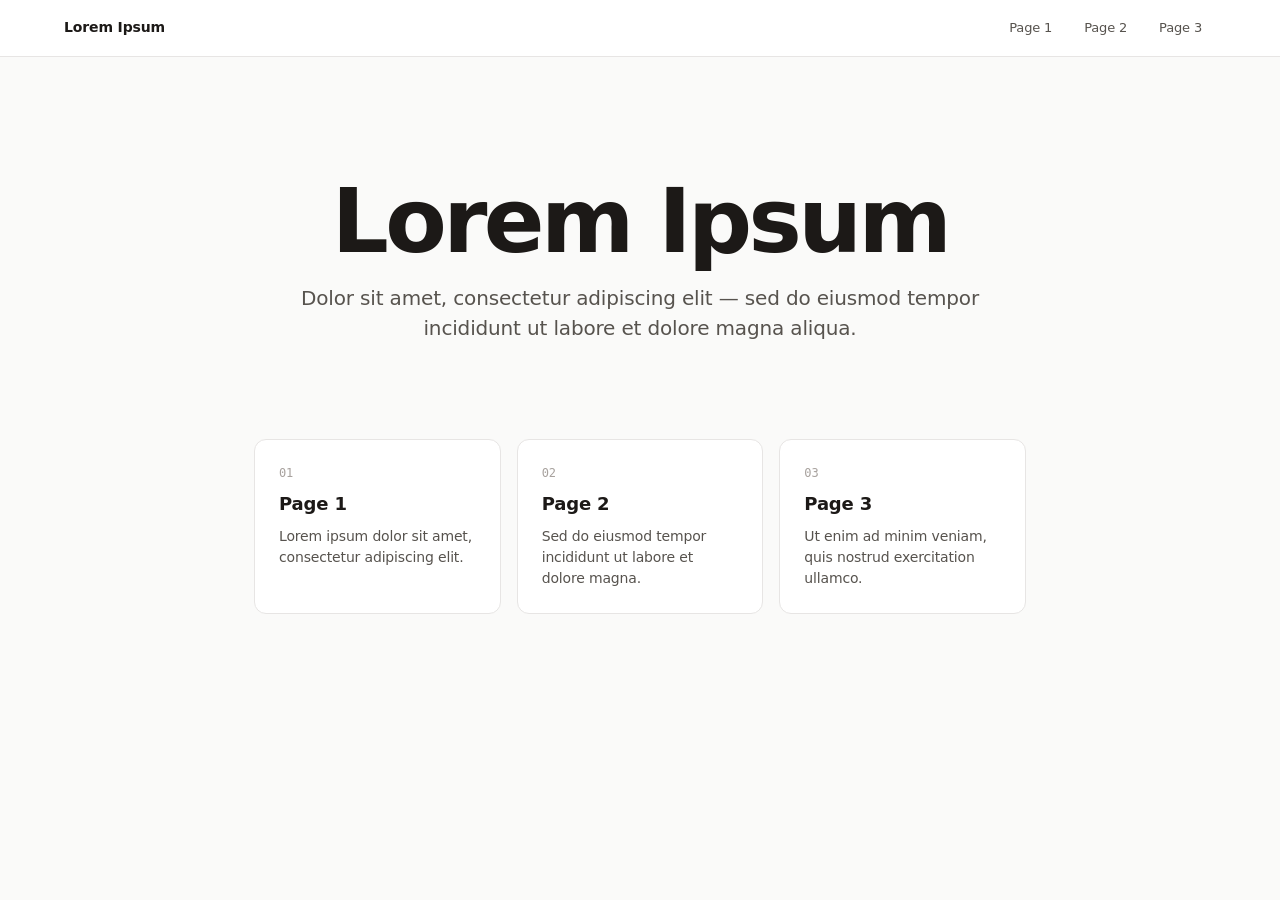
==== index.html @ 396517cf "Portfolio workshop starter" ====
<!DOCTYPE html>
<html lang="en">
<head>
  <meta charset="UTF-8">
  <meta name="viewport" content="width=device-width, initial-scale=1.0">
  <title>Portfolio Starter</title>

  <!-- Inter font (free, from rsms.me) -->
  <link rel="preconnect" href="https://rsms.me/">
  <link rel="stylesheet" href="https://rsms.me/inter/inter.css">

  <link rel="stylesheet" href="styles.css">
</head>
<body data-page="home">

  <!-- nav.js will replace this with the top nav bar -->
  <div id="nav-mount" data-active="home"></div>

  <main class="main">

    <section class="hero">
      <h1 class="hero-name">Lorem Ipsum</h1>
      <p class="hero-tagline">
        Dolor sit amet, consectetur adipiscing elit — sed do eiusmod tempor incididunt ut labore et dolore magna aliqua.
      </p>
    </section>

    <section class="card-grid">
      <a href="page-1.html" class="link-card">
        <div class="link-card-num">01</div>
        <div class="link-card-title">Page 1</div>
        <div class="link-card-desc">Lorem ipsum dolor sit amet, consectetur adipiscing elit.</div>
      </a>

      <a href="page-2.html" class="link-card">
        <div class="link-card-num">02</div>
        <div class="link-card-title">Page 2</div>
        <div class="link-card-desc">Sed do eiusmod tempor incididunt ut labore et dolore magna.</div>
      </a>

      <a href="page-3.html" class="link-card">
        <div class="link-card-num">03</div>
        <div class="link-card-title">Page 3</div>
        <div class="link-card-desc">Ut enim ad minim veniam, quis nostrud exercitation ullamco.</div>
      </a>
    </section>

  </main>

  <script src="nav.js"></script>
</body>
</html>
---- styles.css ----
/* ─────────────────────────────────────────────
   Portfolio Starter · Shared Stylesheet

   👋 START HERE.
   The variables in the :root block below control
   how the ENTIRE site looks. Change them and every
   page updates. This is where Exercise 1 lives.
───────────────────────────────────────────── */

/* ═══════════════════════════════════════════════
   🎨 DESIGN TOKENS — change these to reskin the site
═══════════════════════════════════════════════ */
:root {
  /* Fonts — swap these to change the whole feel.
     Free options: fonts.google.com */
  --font-display: 'Inter', system-ui, sans-serif;
  --font-body:    'Inter', system-ui, sans-serif;
  --font-mono:    ui-monospace, SFMono-Regular, Menlo, monospace;

  /* Type scale */
  --type-display:  clamp(48px, 7vw, 96px);
  --type-headline: clamp(28px, 4vw, 44px);
  --type-body:     16px;
  --type-small:    13px;
  --type-label:    11px;

  /* Colors — this is where your "vibe" lives.
     Change these first when you want to reskin. */
  --text-primary:   #1c1917;   /* main text */
  --text-secondary: #57534e;   /* softer text */
  --text-tertiary:  #a8a29e;   /* eyebrows, footers */

  --bg-page:    #fafaf9;       /* page background */
  --bg-surface: #ffffff;       /* cards & nav */
  --bg-input:   #f5f5f4;       /* subtle contrast */

  --border:        #e7e5e4;
  --border-subtle: rgba(0,0,0,0.06);

  --accent:       #F38303;     /* highlight color — links, hover, emphasis */
  --accent-hover: #ffdbbb;

  /* Spacing rhythm */
  --space-page-x: 64px;
  --space-page-y: 56px;
  --radius:       12px;
}

/* ═══════════════════════════════════════════════
   Reset & base
═══════════════════════════════════════════════ */
*, *::before, *::after { margin: 0; padding: 0; box-sizing: border-box; }

html { scroll-behavior: smooth; }

body {
  font-family: var(--font-body);
  font-size: var(--type-body);
  line-height: 1.55;
  color: var(--text-primary);
  background: var(--bg-page);
  letter-spacing: -0.01em;
  min-height: 100vh;
  animation: fadeIn 0.3s ease both;
}

@keyframes fadeIn {
  from { opacity: 0; transform: translateY(6px); }
  to   { opacity: 1; transform: translateY(0); }
}

a { color: inherit; text-decoration: none; }

/* ═══════════════════════════════════════════════
   Top nav (injected by nav.js)
═══════════════════════════════════════════════ */
.top-nav {
  position: sticky;
  top: 0;
  z-index: 100;
  background: var(--bg-surface);
  border-bottom: 1px solid var(--border);
  backdrop-filter: blur(8px);
}

.top-nav-inner {
  display: flex;
  align-items: center;
  gap: 24px;
  padding: 0 var(--space-page-x);
  height: 56px;
}

.top-nav-logo {
  font-size: 14px;
  font-weight: 600;
  letter-spacing: -0.01em;
  color: var(--text-primary);
}

.top-nav-tabs {
  display: flex;
  gap: 4px;
  margin-left: auto;
}

.top-nav-tab {
  padding: 8px 14px;
  border-radius: 8px;
  font-size: 13px;
  font-weight: 500;
  color: var(--text-secondary);
  transition: background 0.12s, color 0.12s;
}

.top-nav-tab:hover { color: var(--text-primary); background: var(--bg-input); }

.top-nav-tab.active { color: var(--accent); background: var(--accent-hover); }

/* ═══════════════════════════════════════════════
   Main content area
═══════════════════════════════════════════════ */
.main {
  max-width: 900px;
  margin: 0 auto;
  padding: var(--space-page-y) var(--space-page-x) 96px;
}

/* Page header */
.page-eyebrow {
  font-family: var(--font-display);
  font-size: var(--type-label);
  font-weight: 500;
  text-transform: uppercase;
  letter-spacing: 0.8px;
  color: var(--text-tertiary);
  margin-bottom: 12px;
}

.page-title {
  font-family: var(--font-display);
  font-size: var(--type-headline);
  font-weight: 600;
  letter-spacing: -0.03em;
  line-height: 1.1;
  color: var(--text-primary);
  margin-bottom: 12px;
}

.page-sub {
  font-size: 18px;
  color: var(--text-secondary);
  line-height: 1.55;
  max-width: 65ch;
}

.page-header {
  margin-bottom: 56px;
  padding-bottom: 32px;
  border-bottom: 1px solid var(--border);
}

/* Back link */
.back-link {
  display: inline-flex;
  align-items: center;
  gap: 6px;
  font-size: 13px;
  color: var(--text-tertiary);
  margin-bottom: 24px;
  transition: color 0.12s;
}
.back-link:hover { color: var(--accent); }

/* ═══════════════════════════════════════════════
   Home page — hero + link cards
═══════════════════════════════════════════════ */
.hero {
  text-align: center;
  padding: 64px 0 48px;
}

.hero-name {
  font-family: var(--font-display);
  font-size: var(--type-display);
  font-weight: 700;
  letter-spacing: -0.04em;
  line-height: 1;
  color: var(--text-primary);
  margin-bottom: 16px;
}

.hero-tagline {
  font-size: 20px;
  color: var(--text-secondary);
  max-width: 55ch;
  margin: 0 auto;
  line-height: 1.5;
}

.card-grid {
  display: grid;
  grid-template-columns: repeat(3, 1fr);
  gap: 16px;
  margin-top: 48px;
}

.link-card {
  display: flex;
  flex-direction: column;
  gap: 8px;
  padding: 24px;
  background: var(--bg-surface);
  border: 1px solid var(--border);
  border-radius: var(--radius);
  transition: transform 0.15s ease, box-shadow 0.15s ease, border-color 0.15s ease;
}

.link-card:hover {
  transform: translateY(-2px);
  border-color: var(--accent);
  box-shadow: 0 8px 20px rgba(0,0,0,0.04);
}

.link-card-num {
  font-family: var(--font-mono);
  font-size: 12px;
  color: var(--text-tertiary);
}

.link-card-title {
  font-size: 18px;
  font-weight: 600;
  color: var(--text-primary);
}

.link-card-desc {
  font-size: 14px;
  color: var(--text-secondary);
  line-height: 1.5;
}

/* ═══════════════════════════════════════════════
   Content sections (used on inner pages)
═══════════════════════════════════════════════ */
.section {
  margin-bottom: 48px;
}

.section-title {
  font-family: var(--font-display);
  font-size: 12px;
  font-weight: 500;
  text-transform: uppercase;
  letter-spacing: 0.6px;
  color: var(--text-tertiary);
  margin-bottom: 16px;
}

.prose p {
  font-size: 16px;
  line-height: 1.7;
  color: var(--text-secondary);
  margin-bottom: 16px;
  max-width: 65ch;
}

.prose p:last-child { margin-bottom: 0; }

.prose strong { color: var(--text-primary); font-weight: 600; }

.prose a { color: var(--accent); text-decoration: underline; text-underline-offset: 3px; }

/* Simple project/item cards for work page */
.item {
  padding: 24px;
  background: var(--bg-surface);
  border: 1px solid var(--border);
  border-radius: var(--radius);
  margin-bottom: 12px;
}

.item-title {
  font-size: 17px;
  font-weight: 600;
  margin-bottom: 8px;
  color: var(--text-primary);
}

.item-desc {
  font-size: 14px;
  color: var(--text-secondary);
  line-height: 1.6;
}

/* Page footer */
.page-footer {
  margin-top: 64px;
  padding-top: 24px;
  border-top: 1px solid var(--border);
  font-size: 12px;
  color: var(--text-tertiary);
}

/* ═══════════════════════════════════════════════
   Responsive
═══════════════════════════════════════════════ */
@media (max-width: 1024px) {
  :root { --space-page-x: 32px; }
}

@media (max-width: 768px) {
  :root { --space-page-x: 20px; --space-page-y: 40px; }
  .card-grid { grid-template-columns: 1fr; }
  .top-nav-inner { gap: 12px; height: 52px; }
  .hero { padding: 40px 0 32px; }
}
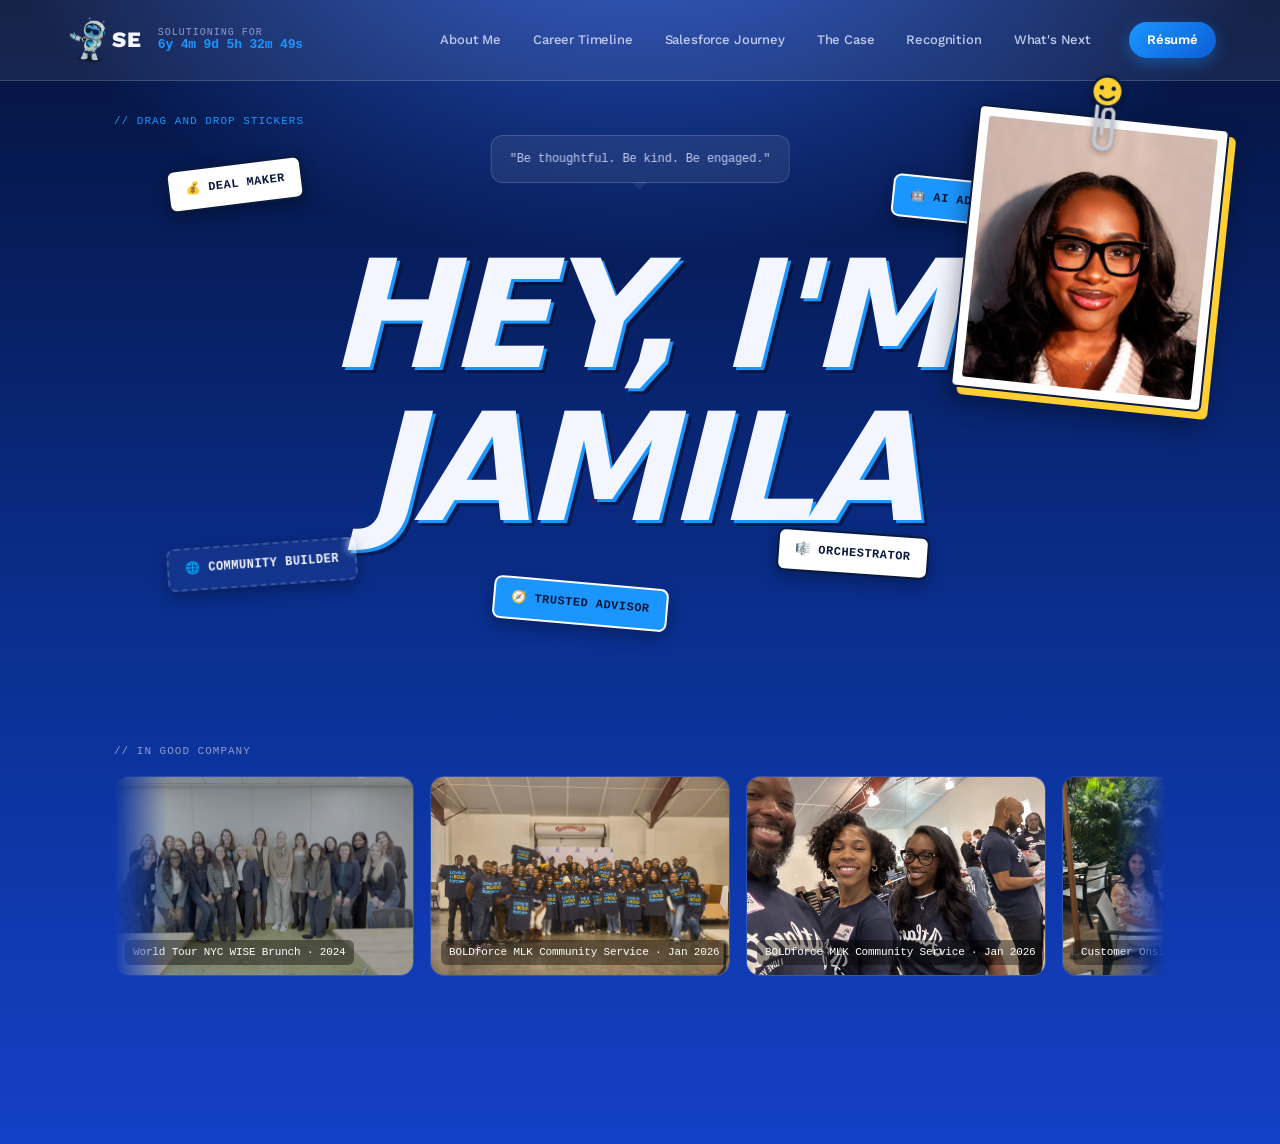
==== commit 855e7ec2: "Initial commit" ====
--- a/index.html
+++ b/index.html
@@ -16,37 +16,115 @@
   <!-- nav.js will replace this with the top nav bar -->
   <div id="nav-mount" data-active="home"></div>
 
-  <main class="main">
+  <main class="main main-home">
 
-    <section class="hero">
-      <h1 class="hero-name">Lorem Ipsum</h1>
-      <p class="hero-tagline">
-        Dolor sit amet, consectetur adipiscing elit — sed do eiusmod tempor incididunt ut labore et dolore magna aliqua.
-      </p>
+    <!-- Akash-style sticker stage: drag the callouts around -->
+    <section class="sticker-stage" id="sticker-stage">
+      <span class="sticker-hint">// DRAG AND DROP STICKERS</span>
+
+      <div class="sticker sticker-solid"   style="left:5%;   top:9%;   --rot:-7deg;">💰 DEAL MAKER</div>
+      <div class="sticker sticker-accent"  style="left:74%;  top:12%;  --rot:6deg;">🤖 AI ADVOCATE</div>
+      <div class="sticker sticker-outline" style="left:5%;   top:77%;  --rot:-4deg;">🌐 COMMUNITY BUILDER</div>
+      <div class="sticker sticker-accent"  style="left:36%;  top:84%;  --rot:5deg;">🧭 TRUSTED ADVISOR</div>
+      <div class="sticker sticker-solid"   style="left:63%;  top:75%;  --rot:4deg;">🎼 ORCHESTRATOR</div>
+
+      <!-- Fixed, paper-clipped photo-card. Save your photo as headshot.jpg
+           next to index.html; until then a placeholder frame shows. -->
+      <div class="hero-photo" style="--rot:6deg;" aria-label="Photo of Jamila">
+        <!-- Paper clip with a smiley face built into its head -->
+        <svg class="hero-photo-clip" viewBox="0 0 56 104" width="48" height="88" aria-hidden="true">
+          <path d="M18 40 V80 a10 10 0 0 0 20 0 V48 a6 6 0 0 0-12 0 V72"
+                fill="none" stroke="#c3c8d4" stroke-width="4.5"
+                stroke-linecap="round" stroke-linejoin="round"/>
+          <circle cx="28" cy="22" r="18" fill="#ffcf33" stroke="#0a1a3f" stroke-width="3"/>
+          <circle cx="21" cy="18" r="2.6" fill="#0a1a3f"/>
+          <circle cx="35" cy="18" r="2.6" fill="#0a1a3f"/>
+          <path d="M20 28 q8 8 16 0" fill="none" stroke="#0a1a3f" stroke-width="3" stroke-linecap="round"/>
+        </svg>
+        <img src="headshot-web.jpg" alt="Jamila"
+             onerror="this.closest('.hero-photo').classList.add('is-empty');">
+        <span class="hero-photo-ph">📷 YOUR PHOTO</span>
+      </div>
+
+      <div class="hero-quote">"Be thoughtful. Be kind. Be engaged."</div>
+
+      <h1 class="hero-shout">HEY, I'M <span class="hero-shout-name">JAMILA</span></h1>
     </section>
 
-    <section class="card-grid">
-      <a href="page-1.html" class="link-card">
-        <div class="link-card-num">01</div>
-        <div class="link-card-title">Page 1</div>
-        <div class="link-card-desc">Lorem ipsum dolor sit amet, consectetur adipiscing elit.</div>
-      </a>
-
-      <a href="page-2.html" class="link-card">
-        <div class="link-card-num">02</div>
-        <div class="link-card-title">Page 2</div>
-        <div class="link-card-desc">Sed do eiusmod tempor incididunt ut labore et dolore magna.</div>
-      </a>
-
-      <a href="page-3.html" class="link-card">
-        <div class="link-card-num">03</div>
-        <div class="link-card-title">Page 3</div>
-        <div class="link-card-desc">Ut enim ad minim veniam, quis nostrud exercitation ullamco.</div>
-      </a>
+    <!-- Work-events photo carousel (auto-scrolling marquee) -->
+    <section class="photo-strip-section">
+      <div class="photo-strip-label">// IN GOOD COMPANY</div>
+      <div class="photo-strip">
+        <div class="photo-strip-track" id="photo-track">
+          <figure class="photo-tile"><img src="work-1.jpg?v=2" alt="World Tour NYC WISE Brunch 2024"><figcaption>World Tour NYC WISE Brunch · 2024</figcaption></figure>
+          <figure class="photo-tile"><img src="work-2.jpg" alt="BOLDforce MLK Community Service 2026"><figcaption>BOLDforce MLK Community Service · Jan 2026</figcaption></figure>
+          <figure class="photo-tile"><img src="work-3.jpg" alt="BOLDforce MLK Community Service 2026"><figcaption>BOLDforce MLK Community Service · Jan 2026</figcaption></figure>
+          <figure class="photo-tile"><img src="work-4.jpg" alt="Customer Onsite 2026"><figcaption>Customer Onsite · Apr 2026</figcaption></figure>
+          <figure class="photo-tile"><img src="work-5.jpg" alt="Q2 QBR 2026"><figcaption>Q2 QBR · May 2026</figcaption></figure>
+          <figure class="photo-tile"><img src="work-6.jpg" alt="Women in Technology Girls Exploration Day 2026"><figcaption>Girls Exploration Day · Jul 2026</figcaption></figure>
+          <figure class="photo-tile"><img src="work-7.jpg" alt="Women in Technology Girls Exploration Day 2026"><figcaption>Girls Exploration Day · Jul 2026</figcaption></figure>
+          <figure class="photo-tile"><img src="work-8.jpg" alt="Women in Technology Girls Exploration Day 2026"><figcaption>Girls Exploration Day · Jul 2026</figcaption></figure>
+          <figure class="photo-tile"><img src="work-9.jpg" alt="AI Power Hour"><figcaption>AI Power Hour</figcaption></figure>
+          <figure class="photo-tile"><img src="work-10.png" alt="FY27 Partner Summit"><figcaption>FY27 Partner Summit</figcaption></figure>
+        </div>
+      </div>
     </section>
 
   </main>
 
   <script src="nav.js"></script>
+
+  <!-- Duplicate the photo track once for a seamless auto-scroll loop -->
+  <script>
+    (function () {
+      const track = document.getElementById('photo-track');
+      if (track) track.innerHTML += track.innerHTML;
+    })();
+  </script>
+
+  <!-- Homepage-only: make the stickers draggable -->
+  <script>
+    (function () {
+      const stage = document.getElementById('sticker-stage');
+      if (!stage) return;
+
+      let active = null, offsetX = 0, offsetY = 0, z = 10;
+
+      function startDrag(e) {
+        active = e.currentTarget;
+        active.setPointerCapture(e.pointerId);
+        active.classList.add('dragging');
+        active.style.zIndex = ++z;
+        const rect = active.getBoundingClientRect();
+        const point = e.touches ? e.touches[0] : e;
+        offsetX = point.clientX - rect.left;
+        offsetY = point.clientY - rect.top;
+      }
+
+      function moveDrag(e) {
+        if (!active) return;
+        const bounds = stage.getBoundingClientRect();
+        const point = e.touches ? e.touches[0] : e;
+        let x = point.clientX - bounds.left - offsetX;
+        let y = point.clientY - bounds.top  - offsetY;
+        // keep sticker inside the stage
+        x = Math.max(0, Math.min(x, bounds.width  - active.offsetWidth));
+        y = Math.max(0, Math.min(y, bounds.height - active.offsetHeight));
+        active.style.left = x + 'px';
+        active.style.top  = y + 'px';
+      }
+
+      function endDrag() {
+        if (active) active.classList.remove('dragging');
+        active = null;
+      }
+
+      stage.querySelectorAll('.sticker').forEach(s => {
+        s.addEventListener('pointerdown', startDrag);
+      });
+      window.addEventListener('pointermove', moveDrag);
+      window.addEventListener('pointerup', endDrag);
+    })();
+  </script>
 </body>
 </html>
--- a/styles.css
+++ b/styles.css
@@ -1,3 +1,5 @@
+@import url('https://fonts.googleapis.com/css2?family=Work+Sans:ital,wght@0,400;0,500;0,600;0,700;0,800;1,600;1,700;1,800&display=swap');
+
 /* ─────────────────────────────────────────────
    Portfolio Starter · Shared Stylesheet
 
@@ -12,38 +14,46 @@
 ═══════════════════════════════════════════════ */
 :root {
   /* Fonts — swap these to change the whole feel.
-     Free options: fonts.google.com */
-  --font-display: 'Inter', system-ui, sans-serif;
-  --font-body:    'Inter', system-ui, sans-serif;
-  --font-mono:    ui-monospace, SFMono-Regular, Menlo, monospace;
-
-  /* Type scale */
-  --type-display:  clamp(48px, 7vw, 96px);
-  --type-headline: clamp(28px, 4vw, 44px);
+     Inter (loaded in the HTML) carries the big, heavy display type
+     from the reference sites; the mono stack gives labels, eyebrows
+     and the countdown that "// intel" terminal voice. */
+  --font-display: 'Work Sans', 'Inter', system-ui, sans-serif;
+  --font-body:    'Work Sans', 'Inter', system-ui, sans-serif;
+  --font-mono:    ui-monospace, 'SFMono-Regular', 'JetBrains Mono', Menlo, monospace;
+
+  /* Type scale — pushed larger so headlines read like the
+     oversized PRODUCT / STORYTELLER / HEY I'M... hero type. */
+  --type-display:  clamp(56px, 9vw, 128px);
+  --type-headline: clamp(30px, 4.5vw, 52px);
   --type-body:     16px;
   --type-small:    13px;
-  --type-label:    11px;
-
-  /* Colors — this is where your "vibe" lives.
-     Change these first when you want to reskin. */
-  --text-primary:   #1c1917;   /* main text */
-  --text-secondary: #57534e;   /* softer text */
-  --text-tertiary:  #a8a29e;   /* eyebrows, footers */
-
-  --bg-page:    #fafaf9;       /* page background */
-  --bg-surface: #ffffff;       /* cards & nav */
-  --bg-input:   #f5f5f4;       /* subtle contrast */
-
-  --border:        #e7e5e4;
-  --border-subtle: rgba(0,0,0,0.06);
-
-  --accent:       #F38303;     /* highlight color — links, hover, emphasis */
-  --accent-hover: #ffdbbb;
-
-  /* Spacing rhythm */
+  --type-label:    12px;
+
+  /* Colors — Salesforce royal-blue gradient canvas lit from the
+     top, with frosted translucent panels (Utkarsh + Akash depth,
+     Salesforce hue). This is where your "vibe" lives. */
+  --text-primary:   #f4f6ff;   /* main text — near-white on blue */
+  --text-secondary: #c3ccf2;   /* softer text */
+  --text-tertiary:  #8f9ad0;   /* eyebrows, footers, mono labels */
+
+  /* Gradient blue background — radial glow up top over a deep-navy
+     → royal-cobalt vertical wash, matching the Salesforce hero. */
+  --bg-page:    radial-gradient(1200px 720px at 50% -12%, #2a5fe0 0%, rgba(42,95,224,0) 55%),
+                linear-gradient(180deg, #05123a 0%, #0a2f8f 55%, #1341c6 100%);
+  --bg-surface: rgba(255,255,255,0.07);   /* frosted cards & nav */
+  --bg-input:   rgba(255,255,255,0.05);   /* subtle contrast */
+
+  --border:        rgba(255,255,255,0.16);
+  --border-subtle: rgba(255,255,255,0.08);
+
+  --accent:       #1b96ff;     /* Salesforce blue — links, hover, emphasis */
+  --accent-hover: rgba(27,150,255,0.16);
+
+  /* Spacing rhythm — a touch more air, softer pill radius
+     to match the rounded Salesforce buttons + nav. */
   --space-page-x: 64px;
   --space-page-y: 56px;
-  --radius:       12px;
+  --radius:       16px;
 }
 
 /* ═══════════════════════════════════════════════
@@ -65,8 +75,8 @@
 }
 
 @keyframes fadeIn {
-  from { opacity: 0; transform: translateY(6px); }
-  to   { opacity: 1; transform: translateY(0); }
+  from { opacity: 0; }
+  to   { opacity: 1; }
 }
 
 a { color: inherit; text-decoration: none; }
@@ -92,9 +102,10 @@
 }
 
 .top-nav-logo {
-  font-size: 14px;
-  font-weight: 600;
-  letter-spacing: -0.01em;
+  font-family: var(--font-display);
+  font-size: 22px;
+  font-weight: 800;
+  letter-spacing: 0.04em;
   color: var(--text-primary);
 }
 
@@ -303,15 +314,1195 @@
 }
 
 /* ═══════════════════════════════════════════════
+   Nav countdown + Résumé pill  (Utkarsh reference)
+═══════════════════════════════════════════════ */
+.top-nav-inner { height: 80px; }
+
+.top-nav-logo { display: inline-flex; align-items: center; gap: 2px; }
+.top-nav-mark { display: inline-flex; align-items: center; margin-right: -2px; } /* pulls SE in past the PNG's transparent padding */
+.top-nav-mark svg { display: block; width: 48px; height: 48px; }
+.top-nav-icon { width: 48px; height: 48px; object-fit: contain; display: block; } /* swapped-in agent image */
+
+.nav-countdown {
+  display: flex;
+  flex-direction: column;
+  line-height: 1.15;
+  margin-left: -8px;
+}
+.nav-countdown-label {
+  font-family: var(--font-mono);
+  font-size: 10px;
+  text-transform: uppercase;
+  letter-spacing: 1px;
+  color: var(--text-tertiary);
+}
+.nav-countdown-time {
+  font-family: var(--font-mono);
+  font-size: 13px;
+  font-weight: 600;
+  color: var(--accent);
+  font-variant-numeric: tabular-nums;
+}
+
+.nav-resume {
+  padding: 8px 18px;
+  border-radius: 999px;
+  background: linear-gradient(135deg, #1b96ff, #0b5ed7);
+  color: #fff;
+  font-size: 13px;
+  font-weight: 600;
+  box-shadow: 0 6px 16px rgba(27,150,255,0.35);
+  transition: transform 0.12s ease, box-shadow 0.12s ease;
+}
+.nav-resume:hover { transform: translateY(-1px); box-shadow: 0 8px 22px rgba(27,150,255,0.5); }
+
+/* ═══════════════════════════════════════════════
+   Home sticker stage  (Akash reference)
+═══════════════════════════════════════════════ */
+.main-home { max-width: 1180px; padding-top: 24px; }
+
+.sticker-stage {
+  position: relative;
+  min-height: 62vh;
+  margin: 8px 0 72px;
+  display: flex;
+  align-items: center;
+  justify-content: center;
+}
+
+.sticker-hint {
+  position: absolute;
+  top: 0; left: 0;
+  font-family: var(--font-mono);
+  font-size: 11px;
+  letter-spacing: 1px;
+  color: var(--accent);
+}
+
+.hero-shout {
+  font-family: 'Inter', system-ui, sans-serif;   /* keep the original hero look */
+  font-weight: 800;
+  font-style: italic;
+  font-size: clamp(52px, 12vw, 150px);
+  letter-spacing: -0.04em;
+  line-height: 1.02;
+  text-align: center;
+  color: var(--text-primary);
+  position: relative;
+  z-index: 1;
+  text-shadow: 3px 3px 0 var(--accent), 6px 6px 0 rgba(0,0,0,0.35);
+}
+.hero-shout-name { display: block; white-space: nowrap; }
+
+.hero-quote {
+  position: absolute;
+  top: 4%;
+  left: 50%;
+  transform: translateX(-50%);
+  max-width: 360px;
+  z-index: 6;
+  text-align: center;
+  font-family: var(--font-mono);
+  font-size: 12px;
+  line-height: 1.5;
+  color: var(--text-secondary);
+  background: var(--bg-surface);
+  border: 1px solid var(--border);
+  border-radius: 12px;
+  padding: 14px 18px;
+  backdrop-filter: blur(6px);
+}
+.hero-quote::after {
+  content: "";
+  position: absolute;
+  bottom: -8px; left: 50%;
+  transform: translateX(-50%);
+  border: 8px solid transparent;
+  border-top-color: var(--bg-surface);
+  border-bottom: 0;
+}
+
+.scroll-hint {
+  position: absolute;
+  bottom: 0; left: 50%;
+  transform: translateX(-50%);
+  font-family: var(--font-mono);
+  font-size: 11px;
+  letter-spacing: 1px;
+  color: var(--text-tertiary);
+  text-align: center;
+}
+.scroll-hint span { display: block; margin-top: 4px; animation: bob 1.6s ease-in-out infinite; }
+@keyframes bob { 0%,100% { transform: translateY(0); } 50% { transform: translateY(5px); } }
+
+.sticker {
+  position: absolute;
+  z-index: 5;
+  transform: rotate(var(--rot, 0deg));
+  font-family: var(--font-mono);
+  font-size: 12px;
+  font-weight: 700;
+  letter-spacing: 0.5px;
+  padding: 10px 16px;
+  border-radius: 8px;
+  cursor: grab;
+  user-select: none;
+  white-space: nowrap;
+  touch-action: none;
+  box-shadow: 0 6px 16px rgba(0,0,0,0.3);
+  transition: box-shadow 0.15s ease;
+}
+.sticker.dragging {
+  cursor: grabbing;
+  transform: rotate(0deg) scale(1.05);
+  box-shadow: 0 14px 30px rgba(0,0,0,0.45);
+}
+.sticker-solid   { background: #ffffff; color: #0a1a3f; border: 2px solid #0a1a3f; }
+.sticker-accent  { background: var(--accent); color: #04173a; border: 2px solid #ffffff; }
+.sticker-outline { background: rgba(255,255,255,0.04); color: var(--text-primary); border: 2px dashed var(--border); backdrop-filter: blur(4px); }
+
+/* Fixed, paper-clipped photo-card in the hero (yellow pop offset) */
+.hero-photo {
+  position: fixed;              /* stays tacked to the nav while scrolling */
+  top: 116px;                   /* clip hangs onto the nav bar's bottom edge */
+  right: var(--space-page-x);   /* lines up under the Résumé button at any width */
+  z-index: 101;                 /* above the sticky nav so the clip shows on the bar */
+  width: 252px;
+  padding: 9px;
+  background: #ffffff;
+  border: 2px solid #0a1a3f;
+  border-radius: 6px;
+  transform: rotate(var(--rot, -6deg));
+  box-shadow: 7px 7px 0 #ffcf33, 0 12px 26px rgba(0,0,0,0.45);
+}
+.hero-photo img,
+.hero-photo .hero-photo-ph {
+  display: block;
+  width: 100%;
+  height: 262px;
+  border-radius: 3px;
+  object-fit: cover;
+  object-position: center 20%;
+}
+.hero-photo .hero-photo-ph {
+  display: none;
+  align-items: center;
+  justify-content: center;
+  background: linear-gradient(135deg, #1b96ff, #0b3d91);
+  color: #fff;
+  font-family: var(--font-mono);
+  font-size: 12px;
+  letter-spacing: 0.5px;
+}
+.hero-photo.is-empty img { display: none; }
+.hero-photo.is-empty .hero-photo-ph { display: flex; }
+.hero-photo-clip {
+  position: absolute;
+  top: -46px;
+  left: 50%;
+  z-index: 6;
+  transform: translateX(-50%);
+  filter: drop-shadow(0 3px 3px rgba(0,0,0,0.4));
+}
+
+/* ═══════════════════════════════════════════════
+   Product / capability band  (Salesforce reference)
+═══════════════════════════════════════════════ */
+.product-band { margin: 0 0 56px; }
+
+.product-row {
+  display: grid;
+  grid-template-columns: repeat(5, 1fr);
+  gap: 14px;
+  margin-bottom: 28px;
+}
+.product-card {
+  background: var(--bg-surface);
+  border: 1px solid var(--border);
+  border-radius: var(--radius);
+  padding: 20px;
+  backdrop-filter: blur(6px);
+  transition: transform 0.15s ease, border-color 0.15s ease;
+}
+.product-card:hover { transform: translateY(-3px); border-color: var(--accent); }
+.product-ico  { font-size: 22px; color: var(--accent); margin-bottom: 12px; }
+.product-name { font-size: 17px; font-weight: 600; margin-bottom: 6px; color: var(--text-primary); }
+.product-desc { font-size: 13px; color: var(--text-secondary); line-height: 1.5; }
+
+.product-lede {
+  text-align: center;
+  max-width: 62ch;
+  margin: 0 auto 24px;
+  font-size: 18px;
+  line-height: 1.55;
+  color: var(--text-secondary);
+}
+.product-lede strong { color: var(--text-primary); font-weight: 600; }
+
+.product-cta { display: flex; gap: 12px; justify-content: center; }
+.btn-primary {
+  padding: 12px 22px;
+  border-radius: 999px;
+  background: linear-gradient(135deg, #1b96ff, #0b5ed7);
+  color: #fff;
+  font-weight: 600;
+  font-size: 14px;
+  box-shadow: 0 6px 16px rgba(27,150,255,0.3);
+  transition: transform 0.12s ease, box-shadow 0.12s ease;
+}
+.btn-primary:hover { transform: translateY(-1px); box-shadow: 0 8px 22px rgba(27,150,255,0.45); }
+.btn-ghost {
+  padding: 12px 22px;
+  border-radius: 999px;
+  background: var(--bg-surface);
+  border: 1px solid var(--border);
+  color: var(--text-primary);
+  font-weight: 600;
+  font-size: 14px;
+  transition: border-color 0.12s ease, color 0.12s ease;
+}
+.btn-ghost:hover { border-color: var(--accent); color: var(--accent); }
+
+/* ═══════════════════════════════════════════════
+   Photo carousel  (Salesforce reference)
+═══════════════════════════════════════════════ */
+.carousel { position: relative; display: flex; align-items: center; gap: 12px; margin-bottom: 48px; }
+
+.carousel-track {
+  display: flex;
+  gap: 16px;
+  overflow-x: auto;
+  scroll-snap-type: x mandatory;
+  padding: 4px;
+  scrollbar-width: none;
+}
+.carousel-track::-webkit-scrollbar { display: none; }
+
+.slide {
+  flex: 0 0 300px;
+  height: 210px;
+  border-radius: var(--radius);
+  scroll-snap-align: start;
+  display: flex;
+  align-items: flex-end;
+  padding: 14px;
+  border: 1px solid var(--border-subtle);
+}
+.slide figcaption {
+  font-family: var(--font-mono);
+  font-size: 12px;
+  color: #fff;
+  background: rgba(0,0,0,0.35);
+  padding: 4px 9px;
+  border-radius: 6px;
+}
+.slide-a { background: linear-gradient(135deg, #1b96ff, #0b3d91); }
+.slide-b { background: linear-gradient(135deg, #5b3df0, #0a2f8f); }
+.slide-c { background: linear-gradient(135deg, #0ea5e9, #1341c6); }
+
+.carousel-btn {
+  flex: 0 0 auto;
+  width: 40px; height: 40px;
+  border-radius: 999px;
+  background: var(--bg-surface);
+  border: 1px solid var(--border);
+  color: var(--text-primary);
+  font-size: 20px;
+  cursor: pointer;
+  display: grid;
+  place-items: center;
+  transition: border-color 0.12s ease, color 0.12s ease;
+}
+.carousel-btn:hover { border-color: var(--accent); color: var(--accent); }
+
+/* ═══════════════════════════════════════════════
+   Home work-photos marquee (auto-scrolling)
+═══════════════════════════════════════════════ */
+.photo-strip-section { margin: 8px 0 72px; }
+.photo-strip-label {
+  font-family: var(--font-mono);
+  font-size: 11px;
+  letter-spacing: 1px;
+  color: var(--text-tertiary);
+  margin-bottom: 16px;
+}
+.photo-strip {
+  position: relative;
+  overflow: hidden;
+  /* fade the left/right edges so photos glide in and out */
+  -webkit-mask-image: linear-gradient(90deg, transparent, #000 5%, #000 95%, transparent);
+          mask-image: linear-gradient(90deg, transparent, #000 5%, #000 95%, transparent);
+}
+.photo-strip-track {
+  display: flex;
+  width: max-content;
+  animation: photoScroll 48s linear infinite;
+}
+.photo-strip:hover .photo-strip-track { animation-play-state: paused; }
+@keyframes photoScroll {
+  from { transform: translateX(0); }
+  to   { transform: translateX(-50%); }   /* one full copy; track is duplicated in JS */
+}
+@media (prefers-reduced-motion: reduce) {
+  .photo-strip-track { animation: none; }
+}
+.photo-tile {
+  flex: 0 0 auto;
+  width: 300px;
+  height: 200px;
+  margin-right: 16px;              /* trailing gap owned by the tile → seamless loop */
+  border-radius: 14px;
+  overflow: hidden;
+  position: relative;
+  border: 1px solid var(--border-subtle);
+  background: var(--bg-surface);
+}
+.photo-tile img { width: 100%; height: 100%; object-fit: cover; display: block; }
+.photo-tile figcaption {
+  position: absolute;
+  left: 10px; bottom: 10px;
+  font-family: var(--font-mono);
+  font-size: 11px;
+  color: #fff;
+  background: rgba(0,0,0,0.4);
+  padding: 4px 8px;
+  border-radius: 6px;
+}
+.photo-tile.ph-a { background: linear-gradient(135deg, #1b96ff, #0b3d91); }
+.photo-tile.ph-b { background: linear-gradient(135deg, #5b3df0, #0a2f8f); }
+.photo-tile.ph-c { background: linear-gradient(135deg, #0ea5e9, #1341c6); }
+
+/* ═══════════════════════════════════════════════
+   Career Timeline — mountain climb
+═══════════════════════════════════════════════ */
+.main-climb { max-width: 1160px; }
+
+.climb {
+  position: relative;
+  margin: 8px 0 48px;
+  aspect-ratio: 1200 / 560;      /* keeps the overlay %s aligned to the SVG */
+  border-radius: 16px;
+  overflow: hidden;
+  box-shadow: 0 14px 40px rgba(0,0,0,0.35);
+}
+.climb-range { width: 100%; height: 100%; display: block; }
+
+/* Company logos floating on poles above each peak */
+.climb-logo {
+  position: absolute;
+  transform: translate(-50%, -50%);   /* width set inline per logo (% of panel) */
+  filter: drop-shadow(0 3px 7px rgba(0,0,0,0.22));
+  pointer-events: none;
+  z-index: 3;
+}
+
+/* Peak hover targets — reveal the role only on hover */
+.climb-peak {
+  position: absolute;
+  transform: translate(-50%, -50%);
+  width: 150px; height: 130px;
+  z-index: 4;
+}
+.climb-role {
+  position: absolute;
+  top: 60%; left: 50%;
+  transform: translate(-50%, 8px);
+  white-space: nowrap;
+  background: #ffffff;
+  color: #0a1a3f;
+  border-radius: 10px;
+  padding: 7px 13px;
+  font-family: var(--font-display);
+  font-weight: 700;
+  font-size: 13px;
+  text-align: center;
+  box-shadow: 0 6px 18px rgba(0,0,0,0.28);
+  opacity: 0;
+  pointer-events: none;
+  transition: opacity 0.15s ease, transform 0.15s ease;
+}
+.climb-role em {
+  display: block;
+  font-style: normal;
+  font-family: var(--font-mono);
+  font-weight: 500;
+  font-size: 10px;
+  color: #5b6472;
+}
+.climb-peak:hover .climb-role { opacity: 1; transform: translate(-50%, 0); }
+
+/* Interactive climbing trail + peak nodes */
+.trail-glow { stroke-dasharray: 4000; stroke-dashoffset: 4000; transition: stroke-dashoffset 0.08s linear; }
+.climb-node { fill: #ffffff; stroke: #1b96ff; stroke-width: 3; transition: r 0.15s ease; }
+.climb-node.lit { r: 8; filter: drop-shadow(0 0 6px #3ea0ff); }
+
+/* MBA — overhead sun (concurrent, not a peak) */
+.climb-school {
+  position: absolute;
+  right: 2.5%; top: 3%;
+  display: flex;
+  flex-direction: column;
+  align-items: flex-end;
+  text-align: right;
+  gap: 6px;
+  z-index: 10;          /* sits above every other climb element */
+}
+.climb-sun {
+  width: 56px; height: 56px;
+  border-radius: 50%;
+  display: grid; place-items: center;
+  font-size: 26px;
+  background: radial-gradient(circle at 50% 40%, #ffe07a, #ffb020);
+  box-shadow: 0 0 26px 7px rgba(255,197,60,0.55);
+  flex: 0 0 auto;
+}
+.climb-school-label { line-height: 1.25; }
+.climb-school-label strong { display: block; font-size: 14px; color: #0a1a3f; }
+.climb-school-label span { display: block; font-size: 11px; font-family: var(--font-mono); color: #5b6472; }
+
+/* Stacked list — mobile fallback for the climb (hidden on desktop) */
+.climb-list { display: none; list-style: none; margin: 8px 0 40px; }
+.climb-list li {
+  display: flex;
+  align-items: center;
+  gap: 14px;
+  padding: 12px 0;
+  border-bottom: 1px solid var(--border-subtle);
+}
+.climb-list li:last-child { border-bottom: 0; }
+.climb-list-badge {
+  width: 46px; height: 46px;
+  border-radius: 50%;
+  background: #ffffff;
+  border: 2px solid #0a1a3f;
+  display: grid; place-items: center;
+  flex: 0 0 auto;
+  overflow: hidden;
+  font-size: 22px;
+}
+.climb-list-badge img { width: 100%; height: 100%; object-fit: contain; padding: 7px; }
+.climb-list-badge svg { display: block; }
+.climb-list-txt { font-family: var(--font-display); font-weight: 800; font-size: 12px; color: #0a1a3f; }
+.climb-list li strong { display: block; font-size: 15px; color: var(--text-primary); }
+.climb-list li span { font-size: 12px; font-family: var(--font-mono); color: var(--text-secondary); }
+.climb-list .is-summit .climb-list-badge { border-color: #ffcf33; box-shadow: 0 0 0 3px rgba(255,207,51,0.25); }
+.climb-list .is-school .climb-list-badge {
+  background: radial-gradient(circle at 50% 40%, #ffe07a, #ffb020);
+  border: none;
+  box-shadow: 0 0 18px 3px rgba(255,197,60,0.4);
+}
+
+/* ═══════════════════════════════════════════════
+   Salesforce Journey — orbit / constellation
+═══════════════════════════════════════════════ */
+.main-journey { max-width: 1160px; }
+.journey {
+  display: grid;
+  grid-template-columns: 280px 1fr;
+  gap: 44px;
+  align-items: center;
+  margin: 8px 0 56px;
+}
+.journey-mission {
+  background: linear-gradient(135deg, #0b2f8f, #10163a);
+  border: 1px solid var(--border);
+  border-radius: 14px;
+  padding: 16px 18px;
+  font-size: 15px;
+  line-height: 1.5;
+  color: var(--text-primary);
+  margin-bottom: 24px;
+}
+.value { margin-bottom: 16px; }
+.value h4 { font-size: 14px; font-weight: 700; color: var(--text-primary); margin-bottom: 4px; }
+.value p { font-size: 12.5px; color: var(--text-secondary); line-height: 1.5; }
+
+.orbit {
+  position: relative;
+  aspect-ratio: 1 / 1;
+  max-width: 580px;
+  width: 100%;
+  margin: 0 auto;
+}
+.orbit-ring {
+  position: absolute; inset: 12%;
+  border: 1px dashed var(--border);
+  border-radius: 50%;
+}
+.orbit-ring::after {
+  content: ""; position: absolute; inset: 15%;
+  border: 1px solid var(--border-subtle);
+  border-radius: 50%;
+}
+.orbit-dot {
+  position: absolute;
+  width: 11px; height: 11px;
+  border-radius: 50%;
+  background: var(--accent);
+  box-shadow: 0 0 0 4px rgba(27,150,255,0.18);
+  transform: translate(-50%, -50%);
+  z-index: 1;
+}
+.orbit-cat {
+  position: absolute;
+  font-family: var(--font-display);
+  font-weight: 800;
+  font-size: clamp(13px, 1.7vw, 20px);
+  letter-spacing: 1px;
+  text-transform: uppercase;
+  color: rgba(255,255,255,0.13);
+  pointer-events: none;
+}
+.orbit-cat.tl { left: 0;  top: 3%; }
+.orbit-cat.tr { right: 0; top: 3%; }
+.orbit-cat.bl { left: 0;  bottom: 3%; }
+.orbit-cat.br { right: 0; bottom: 3%; }
+
+.orbit-photo {
+  position: absolute; left: 50%; top: 50%;
+  transform: translate(-50%, -50%);
+  width: 33%; aspect-ratio: 1 / 1;
+  border-radius: 50%;
+  object-fit: cover;
+  border: 3px solid rgba(255,255,255,0.18);
+  box-shadow: 0 0 0 8px rgba(27,150,255,0.10), 0 12px 30px rgba(0,0,0,0.45);
+  z-index: 2;
+}
+.orbit-center-label {
+  position: absolute; left: 50%; top: 70%;
+  transform: translate(-50%, -50%);
+  z-index: 3;
+  background: var(--accent);
+  color: #04173a;
+  font-family: var(--font-display);
+  font-weight: 700;
+  font-size: 12px;
+  letter-spacing: 0.5px;
+  padding: 5px 13px;
+  border-radius: 999px;
+  white-space: nowrap;
+}
+.orbit-node {
+  position: absolute;
+  transform: translate(-50%, -50%);
+  background: var(--bg-surface);
+  border: 1px solid var(--border);
+  border-radius: 11px;
+  padding: 5px 10px;
+  text-align: center;
+  line-height: 1.2;
+  white-space: nowrap;
+  backdrop-filter: blur(6px);
+  box-shadow: 0 4px 12px rgba(0,0,0,0.3);
+  z-index: 2;
+}
+.orbit-node strong {
+  display: block;
+  font-family: var(--font-display);
+  font-weight: 700;
+  font-size: 11.5px;
+  color: var(--text-primary);
+}
+.orbit-node .sub {
+  display: block;
+  font-family: var(--font-mono);
+  font-size: 9px;
+  color: var(--text-tertiary);
+  margin-top: 1px;
+}
+/* Anchor each label outward from its dot so the dot stays visible */
+.orbit-node.t  { transform: translate(-50%, calc(-100% - 9px)); }
+.orbit-node.b  { transform: translate(-50%, 9px); }
+.orbit-node.l  { transform: translate(calc(-100% - 9px), -50%); }
+.orbit-node.r  { transform: translate(9px, -50%); }
+.orbit-node.tl { transform: translate(calc(-100% - 4px), calc(-100% - 4px)); }
+.orbit-node.tr { transform: translate(4px, calc(-100% - 4px)); }
+.orbit-node.bl { transform: translate(calc(-100% - 4px), 4px); }
+.orbit-node.br { transform: translate(4px, 4px); }
+.orbit-node.is-anchor {
+  border-color: var(--accent);
+  box-shadow: 0 0 0 3px rgba(27,150,255,0.18), 0 4px 12px rgba(0,0,0,0.35);
+}
+
+@media (max-width: 860px) {
+  .journey { grid-template-columns: 1fr; gap: 28px; }
+  .orbit { max-width: 460px; }
+}
+
+/* ═══════════════════════════════════════════════
+   The Case — multi-section scroll page
+═══════════════════════════════════════════════ */
+.main-case { max-width: 1000px; }
+
+.case-subnav {
+  position: sticky;
+  top: 80px;                       /* parks just under the main nav */
+  z-index: 90;
+  display: flex;
+  flex-wrap: wrap;
+  gap: 8px;
+  padding: 12px 0;
+  margin-bottom: 8px;
+  background: rgba(7,10,26,0.75);
+  backdrop-filter: blur(8px);
+  border-bottom: 1px solid var(--border-subtle);
+}
+.case-chip {
+  font-family: var(--font-mono);
+  font-size: 12px;
+  color: var(--text-secondary);
+  padding: 7px 14px;
+  border-radius: 999px;
+  border: 1px solid var(--border);
+  background: var(--bg-surface);
+  transition: color .12s, background .12s, border-color .12s;
+}
+.case-chip:hover { color: var(--text-primary); border-color: var(--accent); }
+.case-chip.active { color: #04173a; background: var(--accent); border-color: var(--accent); }
+
+.case-section { scroll-margin-top: 150px; padding: 44px 0; border-top: 1px solid var(--border-subtle); }
+.case-section:first-of-type { border-top: 0; padding-top: 24px; }
+.sec-label {
+  font-family: var(--font-mono); font-size: 12px; letter-spacing: 1px;
+  text-transform: uppercase; color: var(--accent); margin-bottom: 12px;
+}
+.case-section h2 {
+  font-family: var(--font-display); font-weight: 800; letter-spacing: -0.02em;
+  font-size: clamp(26px, 3.5vw, 40px); color: var(--text-primary); margin-bottom: 22px;
+}
+
+.case-thesis { font-size: 20px; line-height: 1.55; color: var(--text-secondary); max-width: 62ch; }
+.case-thesis strong { color: var(--text-primary); }
+.case-quote {
+  margin-top: 26px;
+  font-family: var(--font-display); font-weight: 700; font-style: italic;
+  font-size: clamp(20px, 2.6vw, 30px); line-height: 1.3; color: var(--text-primary);
+  border-left: 3px solid var(--accent); padding-left: 18px; max-width: 24ch;
+}
+.case-quote cite {
+  display: block;
+  margin-top: 8px;
+  font-family: var(--font-mono);
+  font-style: normal;
+  font-weight: 500;
+  font-size: 13px;
+  color: var(--text-tertiary);
+}
+
+.metric-row { display: grid; grid-template-columns: repeat(4, 1fr); gap: 14px; margin-bottom: 28px; }
+.metric-card { background: var(--bg-surface); border: 1px solid var(--border); border-radius: var(--radius); padding: 20px; }
+.metric-card .num { font-family: var(--font-display); font-weight: 800; font-size: clamp(20px, 2.2vw, 30px); line-height: 1; color: var(--accent); font-variant-numeric: tabular-nums; }
+.metric-card .lbl { font-family: var(--font-mono); font-size: 12px; color: var(--text-secondary); margin-top: 8px; }
+
+.deal-list { list-style: none; display: grid; gap: 8px; margin-bottom: 28px; }
+.deal-list li { display: flex; justify-content: space-between; gap: 12px; background: var(--bg-surface); border: 1px solid var(--border); border-radius: 10px; padding: 12px 16px; font-size: 14px; color: var(--text-secondary); }
+.deal-list .val { color: var(--accent); font-family: var(--font-mono); white-space: nowrap; }
+
+.logo-wall { display: grid; grid-template-columns: repeat(6, 1fr); gap: 12px; }
+.logo-wall .logo-ph { aspect-ratio: 3 / 2; border: 1px dashed var(--border); border-radius: 10px; display: grid; place-items: center; text-align: center; padding: 8px; font-family: var(--font-mono); font-size: 11px; line-height: 1.25; color: var(--text-secondary); background: var(--bg-input); overflow: hidden; }
+.logo-wall .logo-ph img { display: none; max-width: 100%; max-height: 100%; object-fit: contain; }  /* auto-shows when the file exists */
+.logo-wall .logo-ph .name { display: block; }
+.logo-more { margin-top: 12px; font-family: var(--font-mono); font-size: 12px; color: var(--text-tertiary); }
+
+/* metric groups (one card per stat, grouped by FY) */
+.metric-group { margin-bottom: 22px; }
+.metric-group-head { display: flex; align-items: baseline; flex-wrap: wrap; gap: 10px; margin-bottom: 10px; }
+.metric-group-head .fy { font-family: var(--font-display); font-weight: 700; font-size: 15px; color: var(--text-primary); }
+.metric-group-head .ramp { font-family: var(--font-mono); font-size: 11px; color: var(--text-tertiary); }
+.metric-cards { display: grid; grid-template-columns: repeat(3, 1fr); gap: 14px; }
+.metric-group.total .metric-card { border-color: rgba(27,150,255,0.5); background: rgba(27,150,255,0.08); }
+
+/* subsection heading */
+.case-subhead { font-family: var(--font-display); font-weight: 700; font-size: 16px; color: var(--text-primary); margin: 30px 0 12px; }
+
+/* deal planks */
+.deal-planks { display: grid; gap: 12px; }
+.deal-plank { background: var(--bg-surface); border: 1px solid var(--border); border-radius: 12px; padding: 15px 18px; display: grid; gap: 9px; }
+.deal-plank .top { display: flex; justify-content: space-between; align-items: baseline; gap: 12px; }
+.deal-plank .acct { font-family: var(--font-display); font-weight: 700; font-size: 16px; color: var(--text-primary); }
+.deal-plank .acv { font-family: var(--font-mono); font-size: 15px; color: var(--accent); white-space: nowrap; }
+.deal-plank .desc { font-size: 14px; color: var(--text-secondary); line-height: 1.45; }
+.deal-plank .tags { display: flex; flex-wrap: wrap; gap: 6px; align-items: center; }
+.deal-plank .tag { font-family: var(--font-mono); font-size: 10px; text-transform: uppercase; letter-spacing: .5px; color: var(--text-secondary); background: var(--bg-input); border: 1px solid var(--border-subtle); border-radius: 999px; padding: 3px 9px; }
+.deal-plank .flag { font-family: var(--font-mono); font-size: 10px; text-transform: uppercase; letter-spacing: .5px; font-weight: 700; color: #04173a; background: var(--accent); border-radius: 999px; padding: 3px 9px; }
+.deal-plank .deal-callout { font-family: var(--font-mono); font-size: 11px; line-height: 1.4; color: var(--accent); border-top: 1px solid var(--border-subtle); padding-top: 8px; }
+
+.lead-cols { display: grid; grid-template-columns: repeat(3, 1fr); gap: 22px; margin-bottom: 22px; }
+.lead-col h4 { font-size: 14px; font-weight: 700; color: var(--text-primary); margin-bottom: 10px; }
+.lead-col ul { list-style: none; display: grid; gap: 9px; }
+.lead-col li { font-size: 13px; line-height: 1.45; color: var(--text-secondary); padding-left: 15px; position: relative; }
+.lead-col li::before { content: "▸"; position: absolute; left: 0; color: var(--accent); }
+.lead-photos { display: grid; grid-template-columns: repeat(3, 1fr); gap: 12px; }
+.lead-photos .ph { aspect-ratio: 4 / 3; border-radius: 10px; background: linear-gradient(135deg, #1b96ff, #0b3d91); display: grid; place-items: end start; padding: 10px; font-family: var(--font-mono); font-size: 11px; color: #fff; }
+.lead-photos .ph-real { aspect-ratio: 4 / 3; border-radius: 10px; overflow: hidden; border: 1px solid var(--border-subtle); }
+.lead-photos .ph-real img { width: 100%; height: 100%; object-fit: cover; display: block; }
+/* Swap tile: hold a placeholder until the image file exists, then show it */
+.lead-photos .ph-swap img { display: none; }
+.lead-photos .ph-wait {
+  width: 100%; height: 100%;
+  display: grid; place-items: center; gap: 4px;
+  padding: 16px; text-align: center;
+  font-family: var(--font-mono); font-size: 12px; line-height: 1.5;
+  color: var(--text-secondary);
+  background: linear-gradient(160deg, #0e2a4d, #0a1c33);
+}
+.lead-photos .ph-wait span { font-size: 10px; color: var(--accent); }
+
+/* Bouncy sticker icon next to each section title */
+.sec-emoji {
+  display: inline-block;
+  font-size: 1.15em;
+  margin-left: 14px;
+  transform-origin: center bottom;
+  animation: sec-bob 2.6s ease-in-out infinite;
+  filter: drop-shadow(0 3px 6px rgba(0,0,0,0.35));
+  cursor: default;
+}
+.sec-emoji:hover { animation: sec-pop 0.55s ease; }
+@keyframes sec-bob {
+  0%, 100% { transform: translateY(0) rotate(-3deg); }
+  50%      { transform: translateY(-6px) rotate(3deg); }
+}
+@keyframes sec-pop {
+  0%   { transform: scale(1) rotate(0); }
+  40%  { transform: scale(1.35) rotate(9deg); }
+  100% { transform: scale(1) rotate(0); }
+}
+@media (prefers-reduced-motion: reduce) {
+  .sec-emoji { animation: none; }
+}
+
+/* Assets Created: a stylized preview of the real AE/SE Resources Hub canvas */
+.lead-photos .ph-canvas { background: linear-gradient(160deg, #0e2a4d, #0a1c33); }
+.canvas-card { width: 100%; height: 100%; display: flex; flex-direction: column; text-align: left; }
+.canvas-card .cc-bar { display: flex; align-items: center; gap: 5px; padding: 7px 10px; background: rgba(255,255,255,0.05); border-bottom: 1px solid var(--border-subtle); flex: 0 0 auto; }
+.canvas-card .cc-bar i { width: 7px; height: 7px; border-radius: 50%; background: rgba(255,255,255,0.28); }
+.canvas-card .cc-bar span { margin-left: 6px; font-family: var(--font-mono); font-size: 9px; letter-spacing: 0.05em; text-transform: uppercase; color: var(--text-secondary); }
+.canvas-card .cc-body { padding: 9px 12px; display: flex; flex-direction: column; gap: 2px; overflow: hidden; }
+.canvas-card .cc-title { font-family: var(--font-display); font-weight: 800; font-size: 13px; line-height: 1.2; color: var(--text-primary); }
+.canvas-card .cc-meta { font-size: 9.5px; color: var(--text-muted, #8fa3ba); margin-bottom: 5px; }
+.canvas-card ul { list-style: none; display: grid; gap: 3px; margin: 0; padding: 0; }
+.canvas-card li { font-size: 10.5px; line-height: 1.3; color: var(--text-secondary); padding-left: 11px; position: relative; white-space: nowrap; overflow: hidden; text-overflow: ellipsis; }
+.canvas-card li::before { content: ""; position: absolute; left: 0; top: 5px; width: 5px; height: 5px; border-radius: 1px; background: var(--accent); }
+
+.plan-table { width: 100%; border-collapse: separate; border-spacing: 0; border: 1px solid var(--border); border-radius: 12px; overflow: hidden; }
+.plan-table th, .plan-table td { padding: 14px 16px; text-align: left; vertical-align: top; font-size: 13px; border-bottom: 1px solid var(--border-subtle); border-right: 1px solid var(--border-subtle); }
+.plan-table th { background: var(--bg-input); color: var(--text-primary); font-family: var(--font-display); font-weight: 700; }
+.plan-table td { color: var(--text-secondary); line-height: 1.5; }
+.plan-table .rowhead { font-weight: 700; color: var(--text-primary); background: rgba(255,255,255,0.03); }
+.plan-table tr:last-child td { border-bottom: 0; }
+.plan-table th:last-child, .plan-table td:last-child { border-right: 0; }
+
+/* 30/60/90 phase columns (Victoria-style: header + solid icon + bullets) */
+.plan-phases { display: grid; grid-template-columns: repeat(3, 1fr); border: 1px solid var(--border); border-radius: 12px; overflow: hidden; }
+.plan-phase { padding: 22px 20px; border-right: 1px solid var(--border-subtle); }
+.plan-phase:last-child { border-right: 0; }
+.plan-day { font-family: var(--font-mono); font-size: 11px; letter-spacing: 0.08em; text-transform: uppercase; color: var(--accent); }
+.plan-name { font-family: var(--font-display); font-weight: 800; font-size: 20px; line-height: 1.1; color: var(--text-primary); margin-top: 3px; }
+.plan-icon { margin: 15px 0 17px; }
+.plan-icon svg { width: 34px; height: 34px; color: var(--accent); display: block; }
+.plan-phase ul { list-style: none; display: grid; gap: 11px; margin: 0; padding: 0; }
+.plan-phase li { font-size: 13px; line-height: 1.5; color: var(--text-secondary); padding-left: 16px; position: relative; }
+.plan-phase li::before { content: ""; position: absolute; left: 0; top: 7px; width: 6px; height: 6px; border-radius: 50%; background: var(--accent); }
+
+/* Recognition: masonry wall of shoutout screenshots */
+.main-recognition { max-width: 1080px; }
+.shout-intro { color: var(--text-secondary); font-size: 15px; line-height: 1.6; max-width: 60ch; margin-bottom: 26px; }
+.shout-wall { column-count: 3; column-gap: 16px; }
+.shout-card {
+  break-inside: avoid;
+  margin: 0 0 16px;
+  background: var(--bg-surface);
+  border: 1px solid var(--border);
+  border-radius: 14px;
+  padding: 20px 22px;
+  box-shadow: 0 8px 22px rgba(0,0,0,0.18);
+}
+.shout-tag { font-family: var(--font-mono); font-size: 11px; letter-spacing: 0.04em; text-transform: uppercase; color: var(--accent); margin-bottom: 10px; }
+.shout-card blockquote { margin: 0 0 12px; font-size: 15px; line-height: 1.55; color: var(--text-primary); }
+.shout-foot { display: flex; align-items: center; justify-content: space-between; gap: 10px; margin-top: 4px; }
+.shout-card cite { font-style: normal; font-family: var(--font-mono); font-size: 12px; color: var(--text-secondary); }
+.shout-card cite::before { content: "— "; }
+.shout-src { font-family: var(--font-mono); font-size: 11px; color: var(--accent); text-decoration: none; white-space: nowrap; opacity: 0.85; }
+.shout-src:hover { opacity: 1; text-decoration: underline; }
+@media (max-width: 900px) { .shout-wall { column-count: 2; } }
+@media (max-width: 560px) { .shout-wall { column-count: 1; } }
+
+/* Spheres of Influence: concentric rings + detail cards */
+.main-spheres { max-width: 1080px; }
+.spheres-intro { color: var(--text-secondary); font-size: 15px; line-height: 1.6; max-width: 60ch; margin-bottom: 28px; }
+.spheres-stage { position: relative; width: 100%; max-width: 460px; aspect-ratio: 1; margin: 0 auto 40px; }
+.spheres-stage .ring {
+  position: absolute; top: 50%; left: 50%; transform: translate(-50%, -50%);
+  border-radius: 50%; border: 1px solid rgba(27,150,255,0.35);
+}
+.spheres-stage .ring.r4 { width: 100%; height: 100%; background: rgba(27,150,255,0.04); }
+.spheres-stage .ring.r3 { width: 78%;  height: 78%;  background: rgba(27,150,255,0.07); }
+.spheres-stage .ring.r2 { width: 56%;  height: 56%;  background: rgba(27,150,255,0.10); }
+.spheres-stage .ring.r1 { width: 34%;  height: 34%;  background: rgba(27,150,255,0.15); }
+.spheres-stage .ring-label {
+  position: absolute; top: -9px; left: 50%; transform: translateX(-50%);
+  font-family: var(--font-mono); font-size: 11px; letter-spacing: 0.04em;
+  color: var(--accent); white-space: nowrap;
+  background: var(--bg-page, #0a1c33); padding: 0 8px;
+}
+.spheres-stage .sphere-core {
+  position: absolute; top: 50%; left: 50%; transform: translate(-50%, -50%);
+  width: 18%; height: 18%; border-radius: 50%; overflow: hidden;
+  border: 2px solid var(--accent); box-shadow: 0 0 0 4px rgba(27,150,255,0.18);
+}
+.spheres-stage .sphere-core img { width: 100%; height: 100%; object-fit: cover; display: block; }
+
+.sphere-cols { display: grid; grid-template-columns: repeat(4, 1fr); gap: 16px; }
+.sphere-card { background: var(--bg-surface); border: 1px solid var(--border); border-radius: 14px; padding: 18px 18px 20px; }
+.sphere-card h4 { display: flex; align-items: center; gap: 8px; font-size: 14px; font-weight: 700; color: var(--text-primary); margin-bottom: 12px; }
+.sphere-dot { width: 10px; height: 10px; border-radius: 50%; flex: 0 0 auto; }
+.sphere-dot.d1 { background: rgba(27,150,255,0.85); }
+.sphere-dot.d2 { background: rgba(27,150,255,0.65); }
+.sphere-dot.d3 { background: rgba(27,150,255,0.45); }
+.sphere-dot.d4 { background: rgba(27,150,255,0.30); }
+.sphere-card ul { list-style: none; display: grid; gap: 9px; margin: 0; padding: 0; }
+.sphere-card li { font-size: 13px; line-height: 1.5; color: var(--text-secondary); padding-left: 15px; position: relative; }
+.sphere-card li::before { content: "▸"; position: absolute; left: 0; color: var(--accent); }
+@media (max-width: 900px) { .sphere-cols { grid-template-columns: 1fr 1fr; } }
+@media (max-width: 520px) { .sphere-cols { grid-template-columns: 1fr; } }
+
+/* Résumé page */
+.main-resume { max-width: 900px; }
+.resume-role { font-family: var(--font-mono); font-size: 14px; letter-spacing: 0.02em; color: var(--accent); margin-top: 5px; }
+.resume-meta { display: flex; flex-wrap: wrap; gap: 8px 24px; margin: 16px 0 12px; }
+.meta-item { display: inline-flex; align-items: center; gap: 8px; font-size: 14px; color: var(--text-secondary); }
+.meta-item svg { width: 16px; height: 16px; color: var(--text-muted, #8fa3ba); flex: 0 0 auto; }
+.resume-pills { display: flex; flex-wrap: wrap; gap: 8px; }
+.pill { padding: 6px 14px; border-radius: 999px; border: 1px solid var(--border); background: var(--bg-surface); font-size: 12.5px; line-height: 1.2; color: var(--text-secondary); }
+.pill.cert { border-color: rgba(27,150,255,0.5); background: rgba(27,150,255,0.08); color: var(--text-primary); }
+.resume-actions { display: flex; gap: 12px; margin: 18px 0 12px; flex-wrap: wrap; }
+.resume-btn { font-family: var(--font-mono); font-size: 13px; font-weight: 600; padding: 10px 18px; border-radius: 999px; text-decoration: none; background: var(--accent); color: #04121f; border: 1px solid var(--accent); }
+.resume-btn:hover { filter: brightness(1.08); }
+.resume-btn.ghost { background: transparent; color: var(--accent); }
+.resume-btn.ghost:hover { background: rgba(27,150,255,0.10); }
+.resume-contact { display: flex; flex-wrap: wrap; gap: 8px 20px; margin-bottom: 32px; }
+.resume-contact a { display: inline-flex; align-items: center; gap: 8px; font-size: 13px; color: var(--text-secondary); text-decoration: none; }
+.resume-contact a:hover { color: var(--accent); }
+.resume-contact svg { width: 15px; height: 15px; color: var(--text-muted, #8fa3ba); flex: 0 0 auto; }
+
+.resume-section { margin-bottom: 36px; }
+.resume-h2 { font-family: var(--font-display); font-size: 20px; font-weight: 800; color: var(--text-primary); margin-bottom: 20px; padding-bottom: 8px; border-bottom: 1px solid var(--border-subtle); }
+.resume-sub { font-family: var(--font-mono); font-size: 12px; text-transform: uppercase; letter-spacing: 0.05em; color: var(--accent); margin: 18px 0 10px; }
+.resume-sub:first-of-type { margin-top: 0; }
+
+.xp { display: flex; gap: 16px; padding-bottom: 22px; margin-bottom: 22px; border-bottom: 1px solid var(--border-subtle); }
+.xp:last-child { border-bottom: 0; margin-bottom: 0; padding-bottom: 0; }
+.xp-logo { flex: 0 0 44px; width: 44px; height: 44px; border-radius: 10px; background: #fff; display: grid; place-items: center; padding: 7px; border: 1px solid var(--border); }
+.xp-logo img { max-width: 100%; max-height: 100%; object-fit: contain; }
+.xp-body { flex: 1; min-width: 0; }
+.xp-head { display: flex; justify-content: space-between; gap: 12px; flex-wrap: wrap; margin-bottom: 10px; }
+.xp-role { display: block; font-weight: 700; font-size: 15px; color: var(--text-primary); }
+.xp-co { font-size: 13px; color: var(--accent); }
+.xp-meta { display: flex; flex-direction: column; gap: 2px; text-align: right; font-family: var(--font-mono); font-size: 12px; color: var(--text-secondary); white-space: nowrap; }
+.xp-body ul { list-style: none; display: grid; gap: 8px; margin: 0; padding: 0; }
+.xp-body li { font-size: 13.5px; line-height: 1.55; color: var(--text-secondary); padding-left: 16px; position: relative; }
+.xp-body li::before { content: ""; position: absolute; left: 0; top: 8px; width: 5px; height: 5px; border-radius: 50%; background: var(--accent); }
+.xp-link { display: inline-block; margin-top: 10px; font-family: var(--font-mono); font-size: 11px; color: var(--accent); text-decoration: none; }
+.xp-link:hover { text-decoration: underline; }
+
+.edu { display: flex; gap: 14px; margin-bottom: 18px; }
+.edu:last-child { margin-bottom: 0; }
+.edu-icon svg { width: 22px; height: 22px; color: var(--accent); }
+.edu-school { font-weight: 700; font-size: 14.5px; color: var(--text-primary); }
+.edu-note { font-weight: 400; font-size: 12.5px; color: var(--text-muted, #8fa3ba); }
+.edu-degree { font-size: 13.5px; color: var(--text-secondary); margin-top: 3px; }
+.edu-meta { font-family: var(--font-mono); font-size: 12px; color: var(--text-muted, #8fa3ba); margin-top: 4px; }
+
+@media (max-width: 600px) {
+  .xp-head { flex-direction: column; gap: 4px; }
+  .xp-meta { text-align: left; flex-direction: row; gap: 12px; }
+}
+
+/* What's Next page */
+.main-next { max-width: 900px; }
+.next-intro { color: var(--text-secondary); font-size: 15px; line-height: 1.6; max-width: 62ch; margin-bottom: 30px; }
+.next-section { margin-bottom: 40px; }
+.next-h2 { font-family: var(--font-display); font-size: 20px; font-weight: 800; color: var(--text-primary); margin-bottom: 18px; padding-bottom: 8px; border-bottom: 1px solid var(--border-subtle); }
+.next-lead { font-size: clamp(18px, 2.2vw, 23px); line-height: 1.5; color: var(--text-primary); border-left: 3px solid var(--accent); padding-left: 18px; margin-bottom: 22px; }
+.next-cards { display: grid; grid-template-columns: repeat(3, 1fr); gap: 16px; }
+.next-card { background: var(--bg-surface); border: 1px solid var(--border); border-radius: 14px; padding: 18px 18px 20px; }
+.next-card h4 { font-size: 14px; font-weight: 700; color: var(--text-primary); margin-bottom: 8px; }
+.next-card p { font-size: 13.5px; line-height: 1.55; color: var(--text-secondary); }
+.next-sub-line { font-size: 14px; color: var(--text-secondary); margin-bottom: 16px; }
+.next-note { font-size: 12.5px; font-style: italic; color: var(--text-muted, #8fa3ba); margin-top: 14px; }
+
+/* On the Horizon: timeline */
+.horizon { display: grid; grid-template-columns: repeat(3, 1fr); gap: 24px; position: relative; }
+.horizon::before { content: ""; position: absolute; top: 9px; left: 6px; right: 6px; height: 2px; background: linear-gradient(90deg, var(--accent), rgba(27,150,255,0.15)); }
+.horizon-step { position: relative; padding-top: 34px; }
+.horizon-node { position: absolute; top: 2px; left: 0; width: 16px; height: 16px; border-radius: 50%; background: var(--accent); box-shadow: 0 0 0 4px rgba(27,150,255,0.18); }
+.horizon-when { font-family: var(--font-mono); font-size: 11px; text-transform: uppercase; letter-spacing: 0.05em; color: var(--accent); margin-bottom: 6px; }
+.horizon-step h4 { font-size: 15px; font-weight: 700; color: var(--text-primary); margin-bottom: 6px; }
+.horizon-step p { font-size: 13.5px; line-height: 1.55; color: var(--text-secondary); }
+
+/* Speaking & community: icon cards */
+.goal-cards { display: grid; grid-template-columns: 1fr 1fr; gap: 14px; }
+.goal-card { display: flex; gap: 14px; align-items: flex-start; background: var(--bg-surface); border: 1px solid var(--border); border-radius: 14px; padding: 18px; }
+.goal-icon { flex: 0 0 auto; width: 36px; height: 36px; border-radius: 10px; display: grid; place-items: center; background: rgba(27,150,255,0.10); border: 1px solid rgba(27,150,255,0.28); }
+.goal-icon svg { width: 18px; height: 18px; color: var(--accent); }
+.goal-card p { font-size: 13.5px; line-height: 1.5; color: var(--text-secondary); margin: 0; }
+
+/* Floating Salesforce characters on the POV section */
+.pov-section { position: relative; }
+.pov-section .next-lead { max-width: 640px; }
+.pov-char { position: absolute; height: auto; opacity: 0; pointer-events: none; z-index: 2; transition: opacity 0.3s ease; filter: drop-shadow(0 6px 10px rgba(0,0,0,0.35)); }
+.pov-char.ready { opacity: 1; }
+.pov-char.c1 { top: 6px; right: 10px; width: 80px; animation: pov-float 3.2s ease-in-out infinite; }
+.pov-char.c2 { top: 116px; right: 54px; width: 62px; animation: pov-float 3.8s ease-in-out infinite; animation-delay: -1.3s; }
+@keyframes pov-float { 0%, 100% { transform: translateY(0) rotate(-4deg); } 50% { transform: translateY(-12px) rotate(4deg); } }
+@media (max-width: 820px) { .pov-char { display: none; } .pov-section .next-lead { max-width: none; } }
+@media (prefers-reduced-motion: reduce) { .pov-char { animation: none; } }
+
+/* What's Next — hover lift, scroll reveal, timeline motion */
+.next-cards, .goal-cards { perspective: 900px; }
+.next-card, .goal-card { transition: transform 0.15s ease, border-color 0.2s ease, box-shadow 0.2s ease; transform-style: preserve-3d; will-change: transform; }
+.next-card:hover, .goal-card:hover { border-color: rgba(27,150,255,0.55); box-shadow: 0 16px 34px rgba(0,0,0,0.34); }
+
+/* POV statement: gradient headline */
+.pov-section .next-lead {
+  font-size: clamp(21px, 2.8vw, 30px);
+  background: linear-gradient(92deg, #eaf4ff 0%, #7cc4ff 55%, #1b96ff 100%);
+  -webkit-background-clip: text; background-clip: text; color: transparent;
+}
+
+.has-reveal .next-section { opacity: 0; transform: translateY(20px); transition: opacity 0.6s ease, transform 0.6s ease; }
+.has-reveal .next-section.revealed { opacity: 1; transform: none; }
+
+.horizon-node { animation: node-pulse 2.6s ease-in-out infinite; }
+@keyframes node-pulse { 0%, 100% { box-shadow: 0 0 0 4px rgba(27,150,255,0.18); } 50% { box-shadow: 0 0 0 8px rgba(27,150,255,0.05); } }
+
+.horizon::before { transform: scaleX(0); transform-origin: left center; }
+.next-section.revealed .horizon::before { animation: horizon-draw 0.9s ease-out 0.2s forwards; }
+@keyframes horizon-draw { to { transform: scaleX(1); } }
+
+@media (max-width: 760px) {
+  .horizon::before { transform: none; }
+  .next-section.revealed .horizon::before { animation: none; }
+}
+@media (prefers-reduced-motion: reduce) {
+  .has-reveal .next-section { opacity: 1; transform: none; transition: none; }
+  .horizon-node { animation: none; }
+  .horizon::before { transform: none; }
+  .next-card:hover, .goal-card:hover { transform: none; box-shadow: none; }
+}
+
+@media (max-width: 760px) {
+  .next-cards { grid-template-columns: 1fr; }
+  .cert-cards { grid-template-columns: 1fr; }
+  .horizon { grid-template-columns: 1fr; gap: 0; }
+  .horizon::before { top: 0; bottom: 0; left: 8px; right: auto; width: 2px; height: auto; background: linear-gradient(180deg, var(--accent), rgba(27,150,255,0.15)); }
+  .horizon-step { padding: 0 0 24px 30px; }
+  .horizon-node { top: 2px; left: 1px; }
+}
+@media (max-width: 640px) { .goal-cards { grid-template-columns: 1fr; } }
+
+@media (max-width: 768px) {
+  .case-subnav { top: 56px; }
+  .metric-cards { grid-template-columns: 1fr; }
+  .logo-wall { grid-template-columns: repeat(2, 1fr); }
+  .lead-cols { grid-template-columns: 1fr; }
+  .lead-photos { grid-template-columns: 1fr 1fr; }
+  .lead-photos figure { grid-column: auto !important; }
+  .plan-phases { grid-template-columns: 1fr; }
+  .plan-phase { border-right: 0; border-bottom: 1px solid var(--border-subtle); }
+  .plan-phase:last-child { border-bottom: 0; }
+  .deal-plank .top { flex-direction: column; align-items: flex-start; gap: 4px; }
+  .plan-table { display: block; overflow-x: auto; white-space: nowrap; }
+}
+
+/* ═══════════════════════════════════════════════
    Responsive
 ═══════════════════════════════════════════════ */
 @media (max-width: 1024px) {
   :root { --space-page-x: 32px; }
+  .product-row { grid-template-columns: repeat(3, 1fr); }
 }
 
 @media (max-width: 768px) {
   :root { --space-page-x: 20px; --space-page-y: 40px; }
   .card-grid { grid-template-columns: 1fr; }
-  .top-nav-inner { gap: 12px; height: 52px; }
+  .top-nav-inner { gap: 12px; height: 56px; }
   .hero { padding: 40px 0 32px; }
-}
+
+  /* Countdown + Résumé pill would crowd the small nav — drop them */
+  .nav-countdown, .nav-resume { display: none; }
+
+  .product-row { grid-template-columns: 1fr 1fr; }
+  .hero-quote { display: none; }
+  .sticker-stage { min-height: 70vh; }
+  .slide { flex-basis: 240px; height: 170px; }
+
+  /* Shrink the pinned photo so it doesn't dominate small screens */
+  .hero-photo { width: 132px; top: 66px; }
+  .hero-photo img, .hero-photo .hero-photo-ph { height: 138px; }
+  .hero-photo-clip { width: 36px; height: 66px; top: -34px; }
+
+  /* The horizontal mountain is too cramped on phones — swap to the list */
+  .climb { display: none; }
+  .climb-list { display: block; }
+}
+
+/* About Me page */
+.main-about { max-width: 980px; }
+.about-hero { display: grid; grid-template-columns: 300px 1fr; gap: 40px; align-items: start; margin-bottom: 8px; }
+.about-photo { border-radius: 16px; overflow: hidden; border: 1px solid var(--border); margin: 0; box-shadow: 0 14px 34px rgba(0,0,0,0.30); }
+.about-photo img { width: 100%; display: block; aspect-ratio: 4 / 5; object-fit: cover; }
+.about-bio p { font-size: 15.5px; line-height: 1.7; color: var(--text-secondary); margin: 0 0 14px; }
+.about-bio p:last-child { margin-bottom: 0; }
+.about-tags-label { font-family: var(--font-mono); font-size: 11px; letter-spacing: 0.05em; text-transform: uppercase; color: var(--accent); margin: 22px 0 10px; }
+.about-mantra {
+  margin: 40px 0 0;
+  border-left: 3px solid var(--accent);
+  padding: 4px 0 4px 20px;
+  font-family: var(--font-display);
+  font-weight: 800;
+  font-size: clamp(22px, 3.2vw, 32px);
+  line-height: 1.3;
+  background: linear-gradient(92deg, #eaf4ff 0%, #7cc4ff 55%, #1b96ff 100%);
+  -webkit-background-clip: text; background-clip: text; color: transparent;
+}
+.about-mantra cite {
+  display: block;
+  margin-top: 12px;
+  font-family: var(--font-mono);
+  font-weight: 400;
+  font-size: 13px;
+  font-style: normal;
+  letter-spacing: 0.02em;
+  color: var(--text-secondary);
+  -webkit-text-fill-color: var(--text-secondary);
+}
+.about-mantra cite::before { content: "— "; }
+@media (max-width: 720px) {
+  .about-hero { grid-template-columns: 1fr; gap: 24px; }
+  .about-photo { max-width: 260px; }
+}
+
+/* About "Who is Jamila" marquee — tiles stay hidden until their photo loads */
+.about-slide { display: none; }
+.about-slide.ready { display: block; }
+/* Taller tiles + top-biased crop so heads aren't cut off */
+.about-strip .photo-tile { height: 250px; }
+.about-strip .photo-tile img { object-position: center 20%; }
+/* Per-photo crop tweaks: reveal the animal (less sky) so it "moves up" in the tile */
+.about-strip img[src*="IMG_4349"] { object-position: center 65%; }  /* water buffalo */
+.about-strip img[src*="IMG_4322"] { object-position: center 55%; }  /* giraffe facing front */
+.about-strip img[src*="IMG_5030"] { object-position: center 50%; }  /* crawfish fest · yellow tee */
+.about-strip img[src*="family-christmas"] { object-position: center 60%; }
+.about-strip img[src*="IMG_1753"] { object-position: center 8%; }  /* Easter-bandana puppy: show the head */  /* family holiday selfie */
+/* Slower scroll: the strip is long (37 photos), so it needs more time per loop */
+.about-strip .photo-strip-track { animation-duration: 180s; }
+
+/* ═══════════════════════════════════════════════
+   About Me — content blocks + personality dashboard
+═══════════════════════════════════════════════ */
+.about-block { margin-top: 46px; }
+.about-h2 { font-family: var(--font-display); font-size: 22px; font-weight: 800; color: var(--text-primary); margin-bottom: 16px; }
+.about-block .about-meta { margin: 2px 0 18px; gap: 10px 26px; }
+.about-lead2 { font-size: 16px; line-height: 1.7; color: var(--text-secondary); max-width: 60ch; }
+.about-sub-line { font-size: 14px; color: var(--text-secondary); margin: -4px 0 18px; }
+
+/* Known for */
+.kf-grid { display: grid; grid-template-columns: repeat(auto-fit, minmax(230px, 1fr)); gap: 14px; }
+.kf-card { display: flex; gap: 12px; align-items: flex-start; background: var(--bg-surface); border: 1px solid var(--border); border-radius: 14px; padding: 16px 18px; transition: transform .2s ease, border-color .2s ease, box-shadow .2s ease; }
+.kf-card:hover { transform: translateY(-4px); border-color: rgba(27,150,255,0.5); box-shadow: 0 12px 28px rgba(0,0,0,0.28); }
+.kf-ico { font-size: 20px; line-height: 1.2; flex: 0 0 auto; }
+.kf-card p { font-size: 13.5px; line-height: 1.5; color: var(--text-secondary); margin: 0; }
+
+/* Domain colors */
+.dom-motivate { --dom: #1b96ff; }
+.dom-doing { --dom: #22c3a6; }
+.dom-feeling { --dom: #a78bfa; }
+
+/* Strengths ranked cards */
+.strengths { display: grid; grid-template-columns: repeat(auto-fit, minmax(150px, 1fr)); gap: 12px; margin-bottom: 28px; }
+.str { background: var(--bg-surface); border: 1px solid var(--border); border-left: 3px solid var(--dom); border-radius: 12px; padding: 14px 16px; }
+.str .rank { font-family: var(--font-mono); font-size: 12px; color: var(--dom); }
+.str .sname { display: block; font-weight: 700; font-size: 15px; color: var(--text-primary); margin-top: 4px; }
+.str .dom { display: inline-block; margin-top: 10px; font-family: var(--font-mono); font-size: 10px; text-transform: uppercase; letter-spacing: .05em; color: var(--dom); border: 1px solid var(--dom); border-radius: 999px; padding: 2px 8px; }
+
+/* Domain mix bar */
+.domain-mix { margin-bottom: 28px; }
+.dm-label { font-family: var(--font-mono); font-size: 11px; text-transform: uppercase; letter-spacing: .05em; color: var(--text-secondary); margin-bottom: 8px; }
+.dm-bar { display: flex; height: 48px; border-radius: 10px; overflow: hidden; border: 1px solid var(--border); }
+.dm-seg { width: 0; background: var(--dom); display: flex; flex-direction: column; justify-content: center; padding: 0 12px; color: #04121f; overflow: hidden; white-space: nowrap; transition: width 1.1s cubic-bezier(.2,.7,.2,1); }
+.dm-seg em { font-style: normal; font-size: 11px; font-weight: 600; opacity: .85; }
+.dm-seg b { font-size: 14px; font-weight: 800; }
+.animate .dm-seg { width: var(--w); }
+
+/* DiSC meters */
+.disc-head { font-size: 14px; line-height: 1.55; color: var(--text-secondary); margin-bottom: 16px; }
+.disc-type { font-family: var(--font-mono); font-weight: 700; color: var(--accent); margin-right: 8px; }
+.disc-meters { display: grid; gap: 12px; max-width: 560px; }
+.meter { display: grid; grid-template-columns: 100px 1fr 44px; align-items: center; gap: 12px; }
+.m-lbl { font-size: 13px; color: var(--text-secondary); }
+.m-track { height: 12px; background: rgba(255,255,255,0.06); border-radius: 999px; overflow: hidden; }
+.m-track i { display: block; height: 100%; width: 0; border-radius: 999px; background: linear-gradient(90deg, #1b96ff, #7cc4ff); transition: width 1.1s cubic-bezier(.2,.7,.2,1); }
+.animate .m-track i { width: var(--v); }
+.m-val { font-family: var(--font-mono); font-size: 12px; color: var(--text-primary); text-align: right; }
+
+/* Interests chips */
+.interests { display: flex; flex-wrap: wrap; gap: 10px; }
+.chip { background: var(--bg-surface); border: 1px solid var(--border); border-radius: 999px; padding: 9px 16px; font-size: 14px; color: var(--text-secondary); transition: transform .15s ease, border-color .2s ease; }
+.chip:hover { transform: translateY(-2px); border-color: rgba(27,150,255,0.5); }
+
+/* Scroll reveal (progressive enhancement) */
+.js-about .reveal { opacity: 0; transform: translateY(20px); transition: opacity .6s ease, transform .6s ease; }
+.js-about .reveal.in { opacity: 1; transform: none; }
+
+@media (prefers-reduced-motion: reduce) {
+  .js-about .reveal { opacity: 1; transform: none; transition: none; }
+  .dm-seg { transition: none; width: var(--w); }
+  .m-track i { transition: none; width: var(--v); }
+  .kf-card:hover, .chip:hover { transform: none; }
+}
+@media (max-width: 600px) {
+  .meter { grid-template-columns: 84px 1fr 40px; }
+}
+
+/* Strengths: reveal a one-line meaning on hover */
+.str { overflow: hidden; transition: border-color .2s ease, transform .2s ease; }
+.str:hover { border-color: var(--dom); transform: translateY(-3px); }
+.str-desc { max-height: 0; opacity: 0; margin: 0; font-size: 12.5px; line-height: 1.45; color: var(--text-secondary); transition: max-height .35s ease, opacity .3s ease, margin-top .3s ease; }
+.str:hover .str-desc { max-height: 90px; opacity: 1; margin-top: 10px; }
+
+/* "Take what you need" tear-off flyer */
+.tearoff-block { display: flex; justify-content: center; }
+.tearoff {
+  position: relative; width: 100%; max-width: 640px;
+  background: #f4efe2;
+  background-image: radial-gradient(rgba(0,0,0,0.035) 1px, transparent 1px);
+  background-size: 4px 4px;
+  color: #2c2a26;
+  border-radius: 4px;
+  padding: 36px 8px 0;
+  transform: rotate(-1.2deg);
+  box-shadow: 0 22px 46px rgba(0,0,0,0.42);
+}
+.tearoff .tape {
+  position: absolute; top: -14px; left: 50%;
+  transform: translateX(-50%) rotate(-3deg);
+  width: 122px; height: 30px;
+  background: rgba(214,203,168,0.72);
+  border: 1px solid rgba(0,0,0,0.06);
+  box-shadow: 0 2px 5px rgba(0,0,0,0.18);
+}
+.tearoff-title { text-align: center; font-family: 'Kalam', var(--font-display), cursive; font-weight: 700; font-size: clamp(30px, 5.5vw, 48px); color: #2c2a26; letter-spacing: 0.5px; margin-bottom: 26px; }
+.tearoff-tabs { display: flex; border-top: 1px dashed rgba(0,0,0,0.3); }
+.tearoff-tabs .tab { flex: 1; display: flex; align-items: center; justify-content: center; height: 200px; border-right: 1px dashed rgba(0,0,0,0.3); cursor: pointer; transition: transform .25s ease, background .25s ease, box-shadow .25s ease; }
+.tearoff-tabs .tab:last-child { border-right: 0; }
+.tearoff-tabs .tab .tab-t { writing-mode: vertical-rl; transform: rotate(180deg); font-family: 'Kalam', var(--font-display), cursive; font-size: 20px; font-weight: 400; color: #3a372f; transition: color .25s ease; }
+.tearoff-tabs .tab:hover { transform: translateY(14px) rotate(-1.5deg); background: rgba(0,0,0,0.055); box-shadow: 0 12px 20px rgba(0,0,0,0.22); }
+.tearoff-tabs .tab:hover .tab-t { color: #1266c9; }
+
+@media (prefers-reduced-motion: reduce) {
+  .str-desc { max-height: none; opacity: 1; margin-top: 10px; transition: none; }
+  .str:hover, .tearoff-tabs .tab:hover { transform: none; }
+}
+
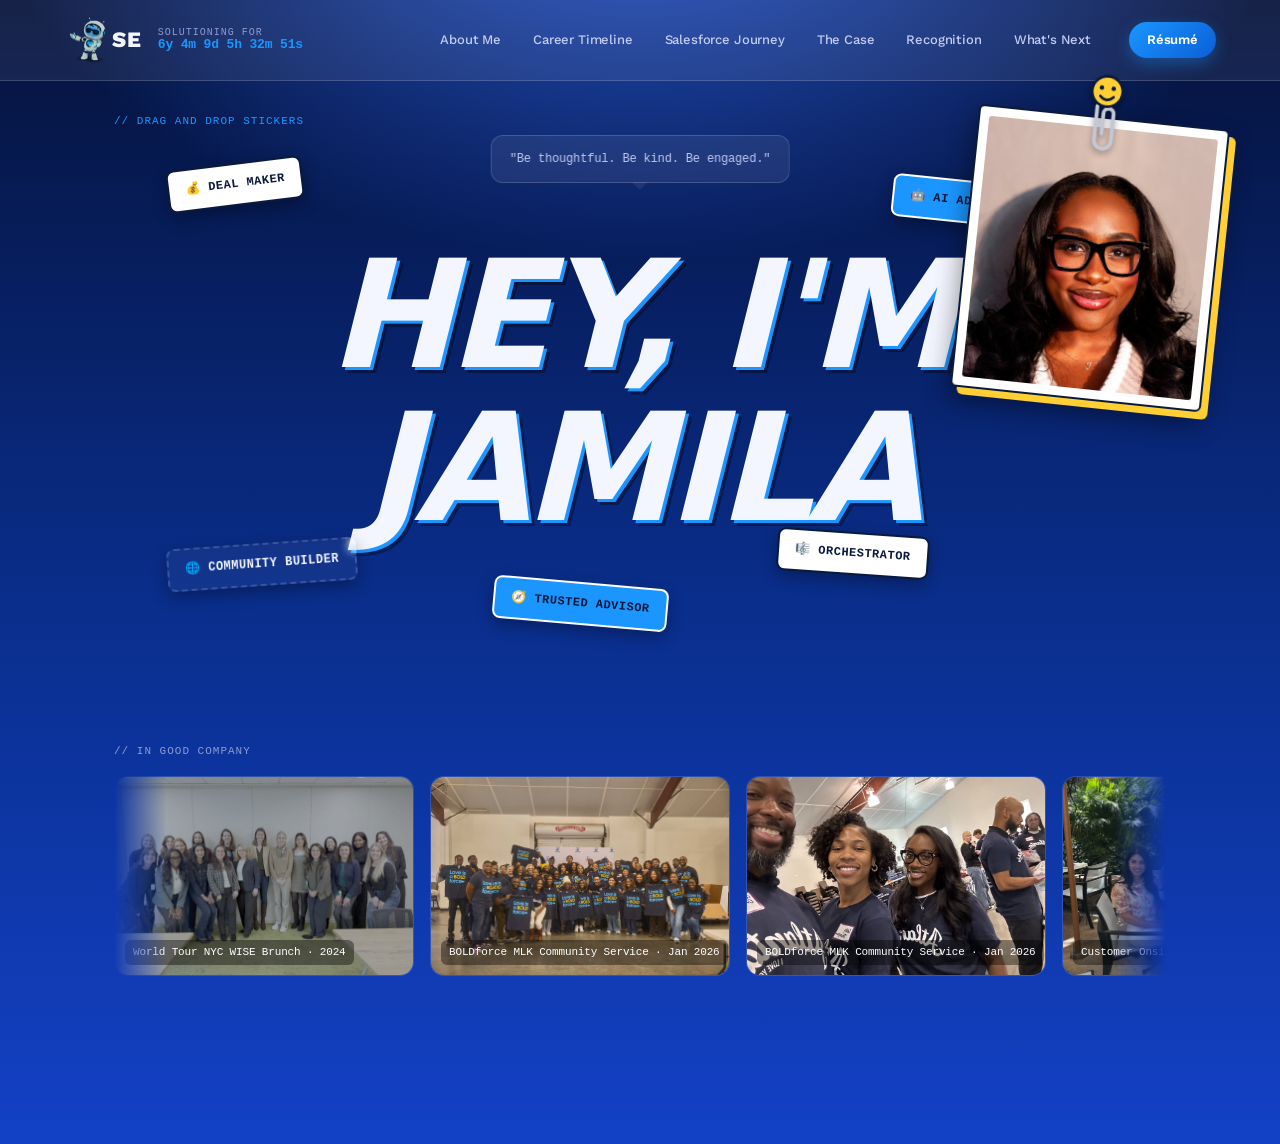
==== commit 57bac5d6: "Add Vercel Web Analytics tag to all pages" ====
--- a/index.html
+++ b/index.html
@@ -10,6 +10,9 @@
   <link rel="stylesheet" href="https://rsms.me/inter/inter.css">
 
   <link rel="stylesheet" href="styles.css">
+
+  <!-- Vercel Web Analytics -->
+  <script defer src="/_vercel/insights/script.js"></script>
 </head>
 <body data-page="home">
 
--- a/styles.css
+++ b/styles.css
@@ -973,6 +973,21 @@
 
 .case-thesis { font-size: 20px; line-height: 1.55; color: var(--text-secondary); max-width: 62ch; }
 .case-thesis strong { color: var(--text-primary); }
+
+/* Fit pillars — three role-fit anchors under the Case thesis */
+.fit-pillars { display: grid; grid-template-columns: repeat(3, 1fr); gap: 16px; margin-top: 28px; perspective: 900px; }
+.fit-pillar {
+  background: var(--bg-surface); border: 1px solid var(--border); border-radius: 14px;
+  padding: 18px 18px 20px;
+  transition: transform 0.15s ease, border-color 0.2s ease, box-shadow 0.2s ease;
+  transform-style: preserve-3d; will-change: transform;
+}
+.fit-pillar:hover { border-color: rgba(27,150,255,0.55); box-shadow: 0 16px 34px rgba(0,0,0,0.34); }
+.fit-num { font-family: var(--font-mono); font-size: 12px; letter-spacing: 1px; color: var(--accent); margin-bottom: 10px; }
+.fit-pillar h3 { font-family: var(--font-display); font-size: 16px; font-weight: 700; letter-spacing: -0.01em; color: var(--text-primary); margin-bottom: 8px; }
+.fit-pillar p { font-size: 13.5px; line-height: 1.55; color: var(--text-secondary); }
+@media (max-width: 760px) { .fit-pillars { grid-template-columns: 1fr; } }
+@media (prefers-reduced-motion: reduce) { .fit-pillar:hover { transform: none; box-shadow: none; } }
 .case-quote {
   margin-top: 26px;
   font-family: var(--font-display); font-weight: 700; font-style: italic;
@@ -1097,13 +1112,13 @@
 .plan-phases { display: grid; grid-template-columns: repeat(3, 1fr); border: 1px solid var(--border); border-radius: 12px; overflow: hidden; }
 .plan-phase { padding: 22px 20px; border-right: 1px solid var(--border-subtle); }
 .plan-phase:last-child { border-right: 0; }
-.plan-day { font-family: var(--font-mono); font-size: 11px; letter-spacing: 0.08em; text-transform: uppercase; color: var(--accent); }
-.plan-name { font-family: var(--font-display); font-weight: 800; font-size: 20px; line-height: 1.1; color: var(--text-primary); margin-top: 3px; }
+.plan-day { font-family: var(--font-mono); font-size: 12.5px; letter-spacing: 0.08em; text-transform: uppercase; color: var(--accent); }
+.plan-name { font-family: var(--font-display); font-weight: 800; font-size: 22px; line-height: 1.1; color: var(--text-primary); margin-top: 3px; }
 .plan-icon { margin: 15px 0 17px; }
 .plan-icon svg { width: 34px; height: 34px; color: var(--accent); display: block; }
-.plan-phase ul { list-style: none; display: grid; gap: 11px; margin: 0; padding: 0; }
-.plan-phase li { font-size: 13px; line-height: 1.5; color: var(--text-secondary); padding-left: 16px; position: relative; }
-.plan-phase li::before { content: ""; position: absolute; left: 0; top: 7px; width: 6px; height: 6px; border-radius: 50%; background: var(--accent); }
+.plan-phase ul { list-style: none; display: grid; gap: 13px; margin: 0; padding: 0; }
+.plan-phase li { font-size: 15px; line-height: 1.55; color: var(--text-secondary); padding-left: 16px; position: relative; }
+.plan-phase li::before { content: ""; position: absolute; left: 0; top: 8px; width: 6px; height: 6px; border-radius: 50%; background: var(--accent); }
 
 /* Recognition: masonry wall of shoutout screenshots */
 .main-recognition { max-width: 1080px; }
